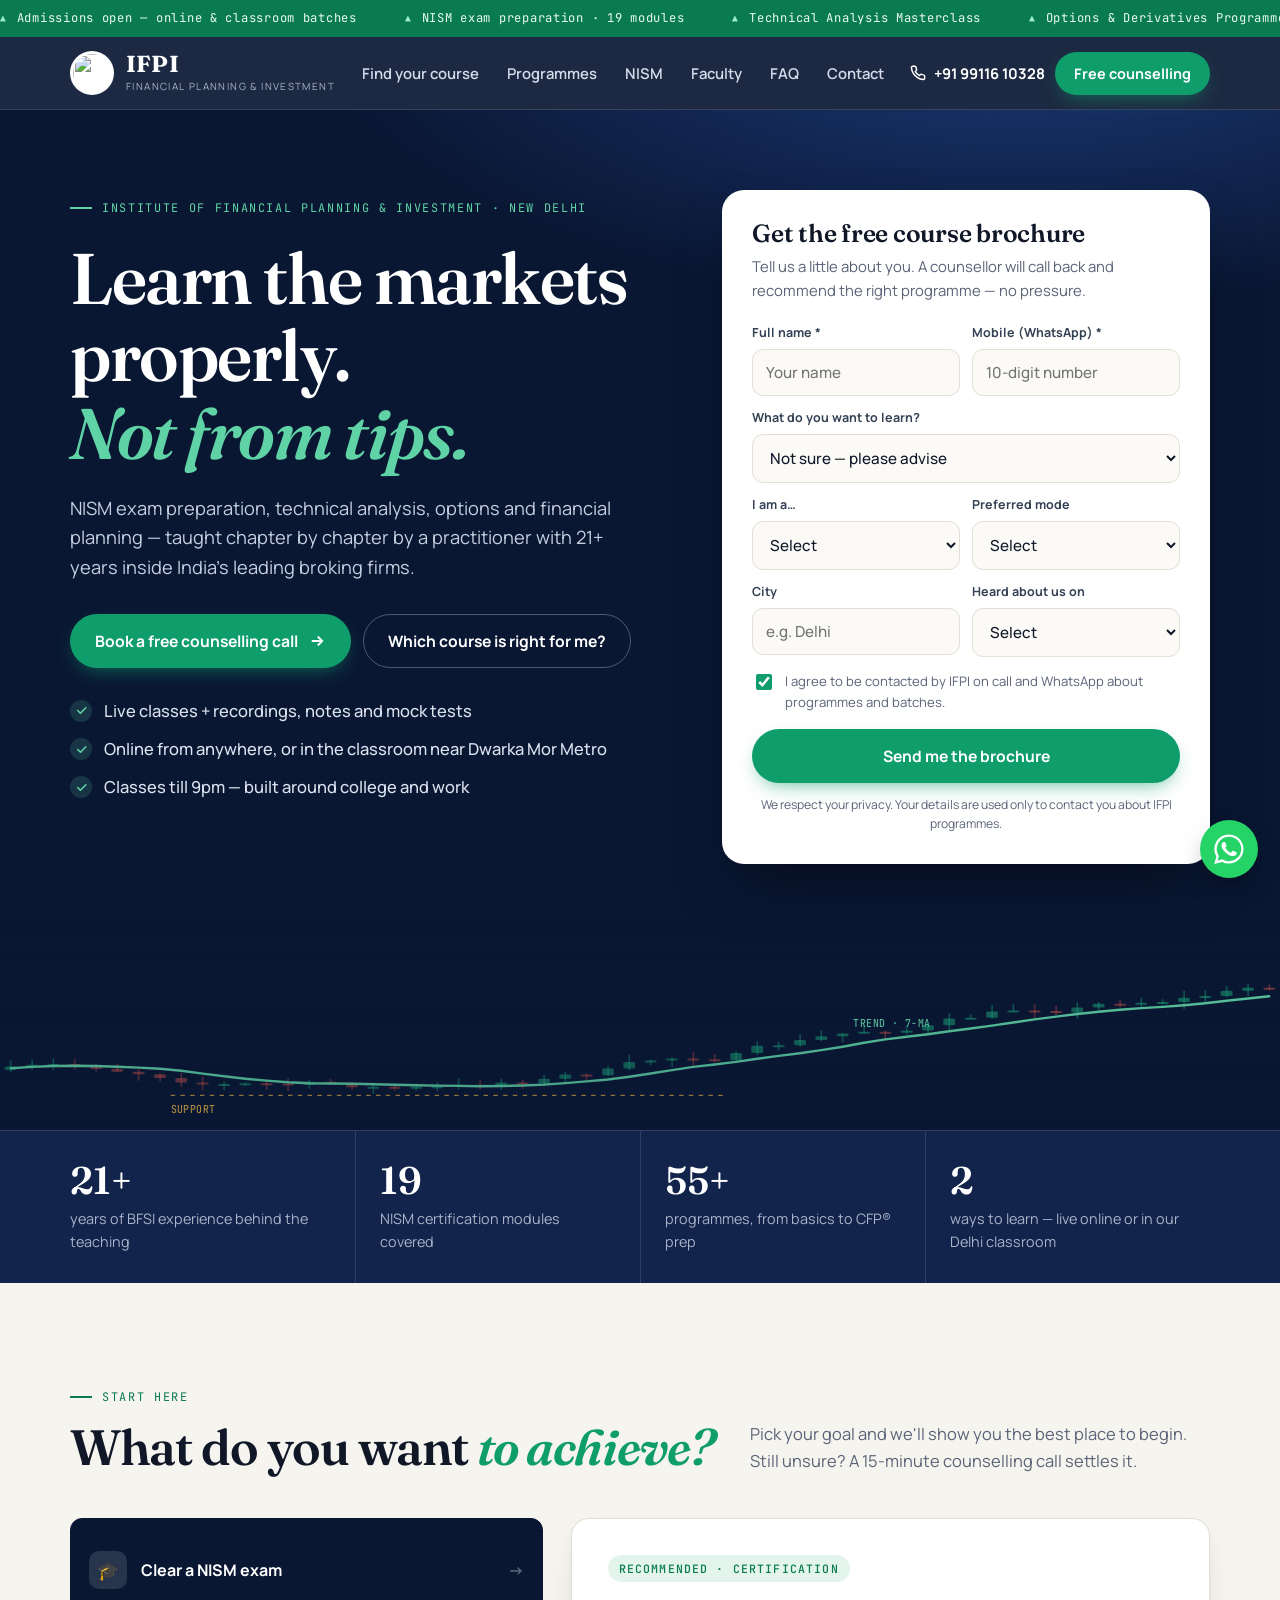
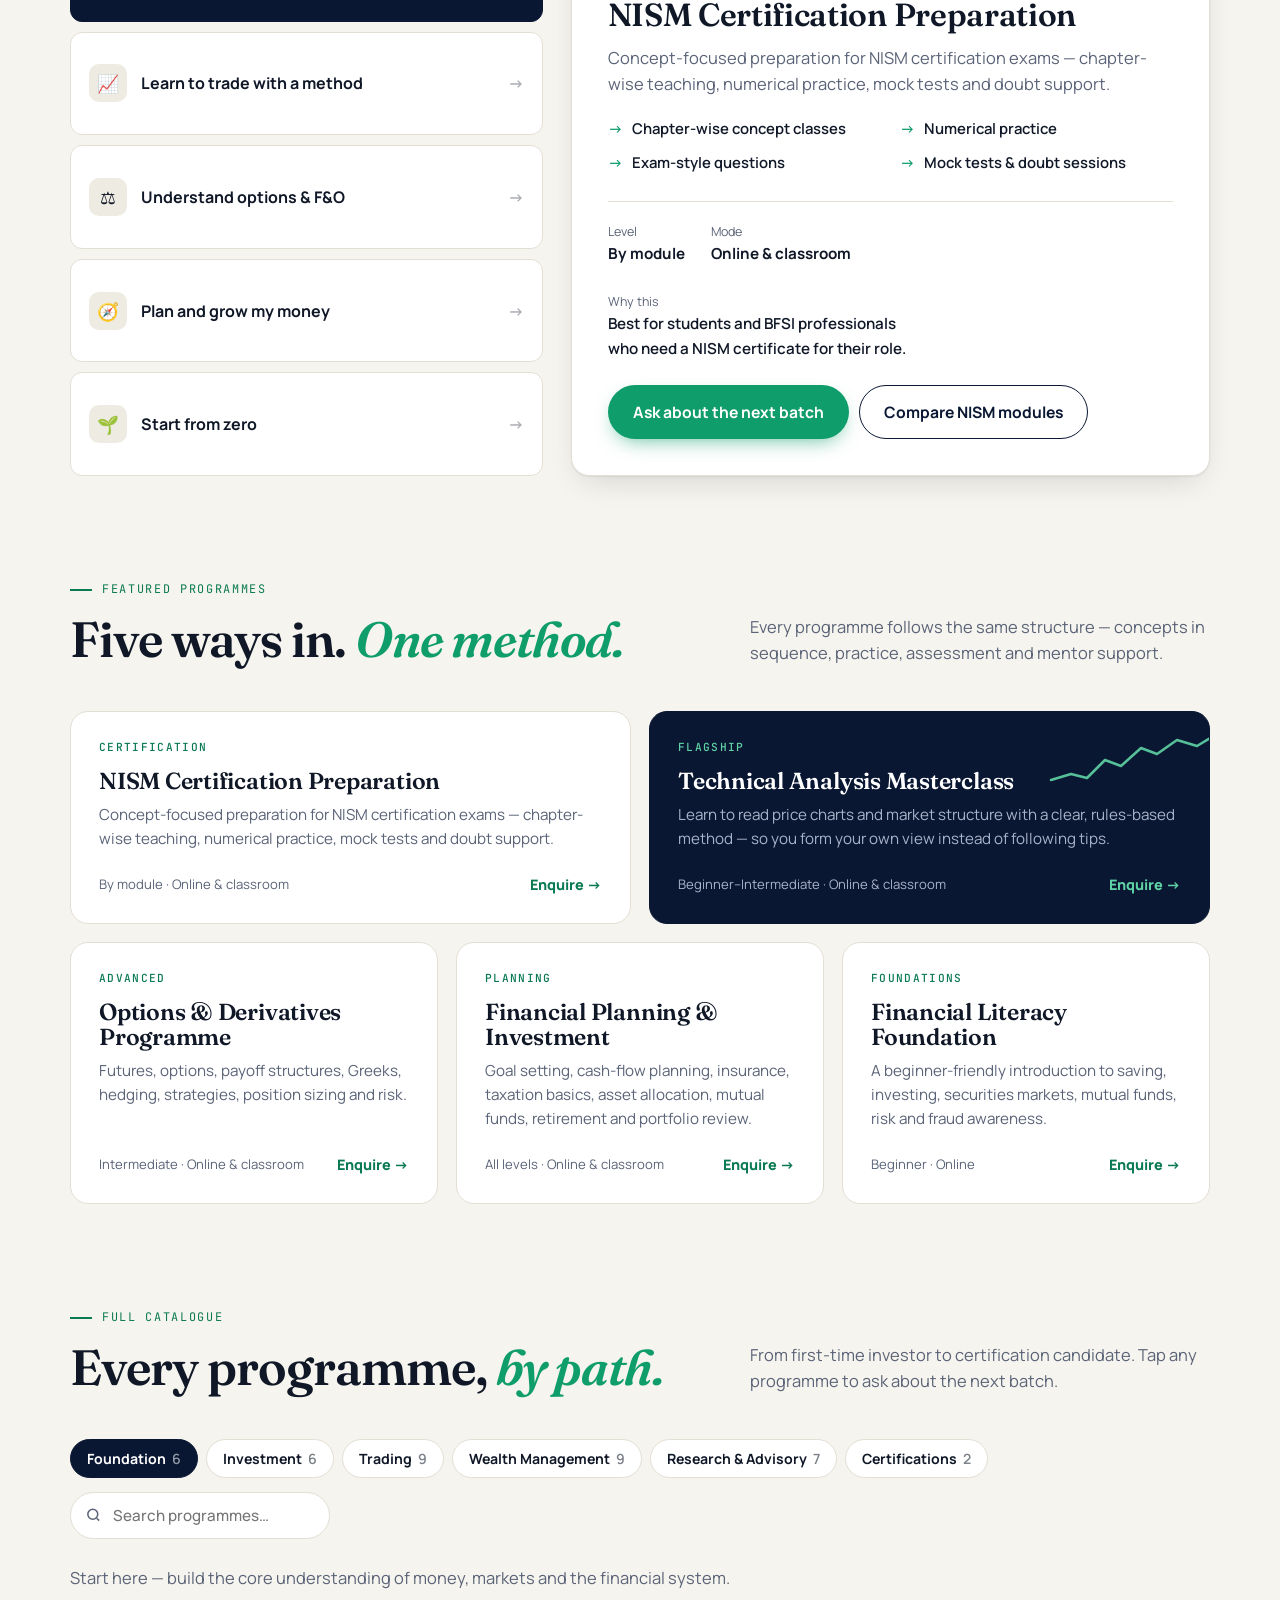
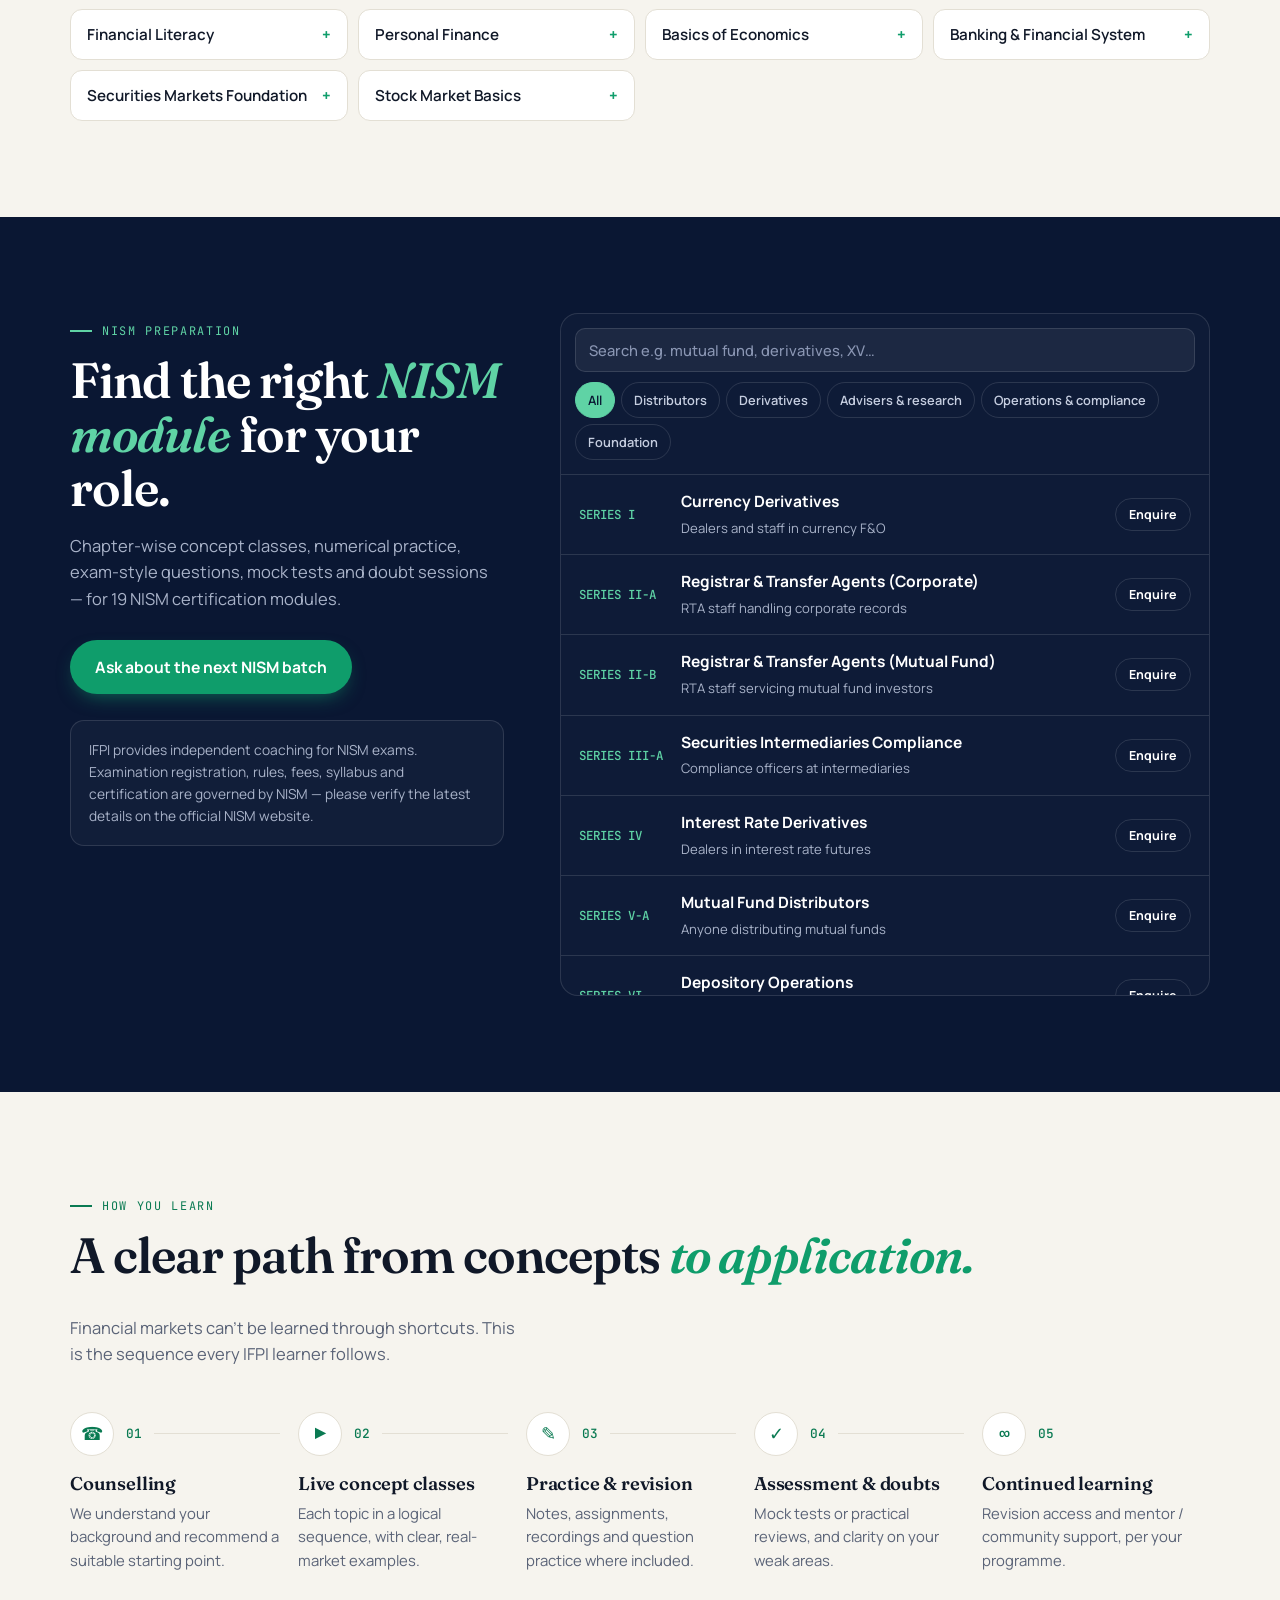
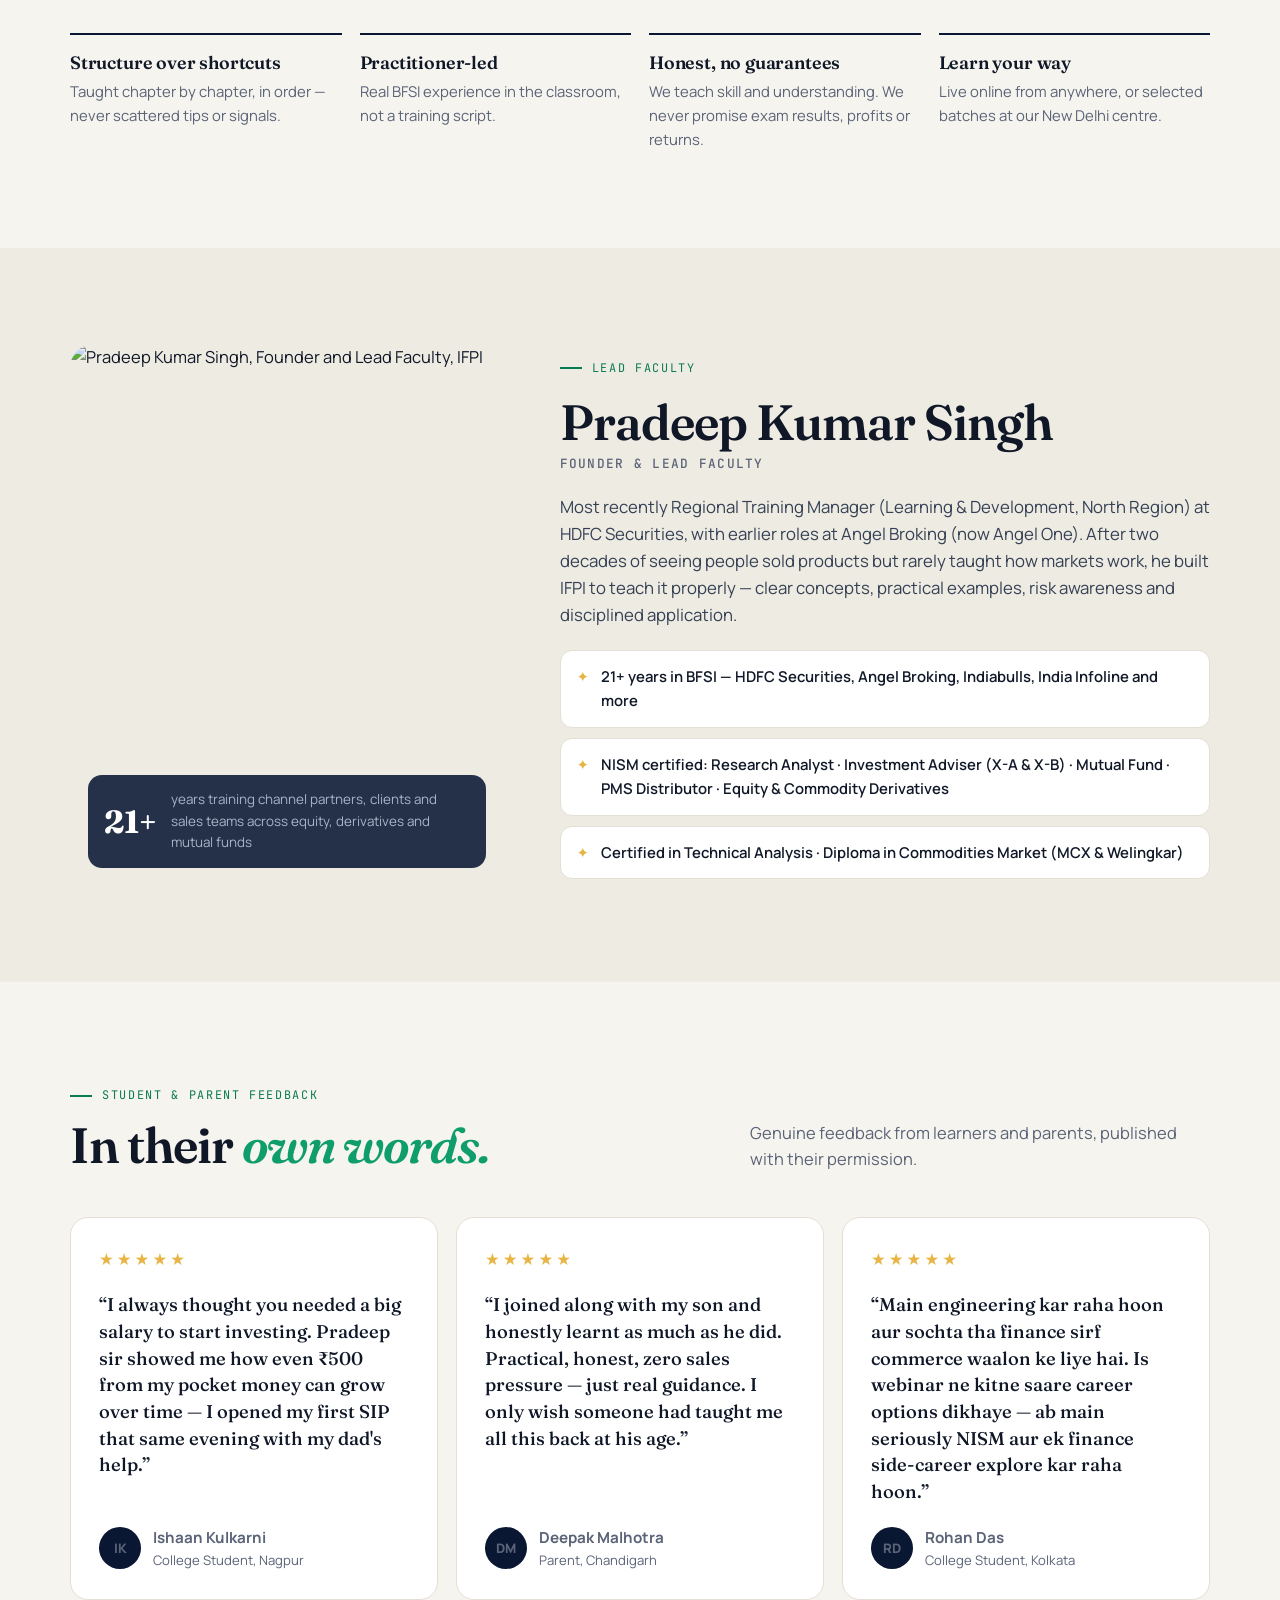
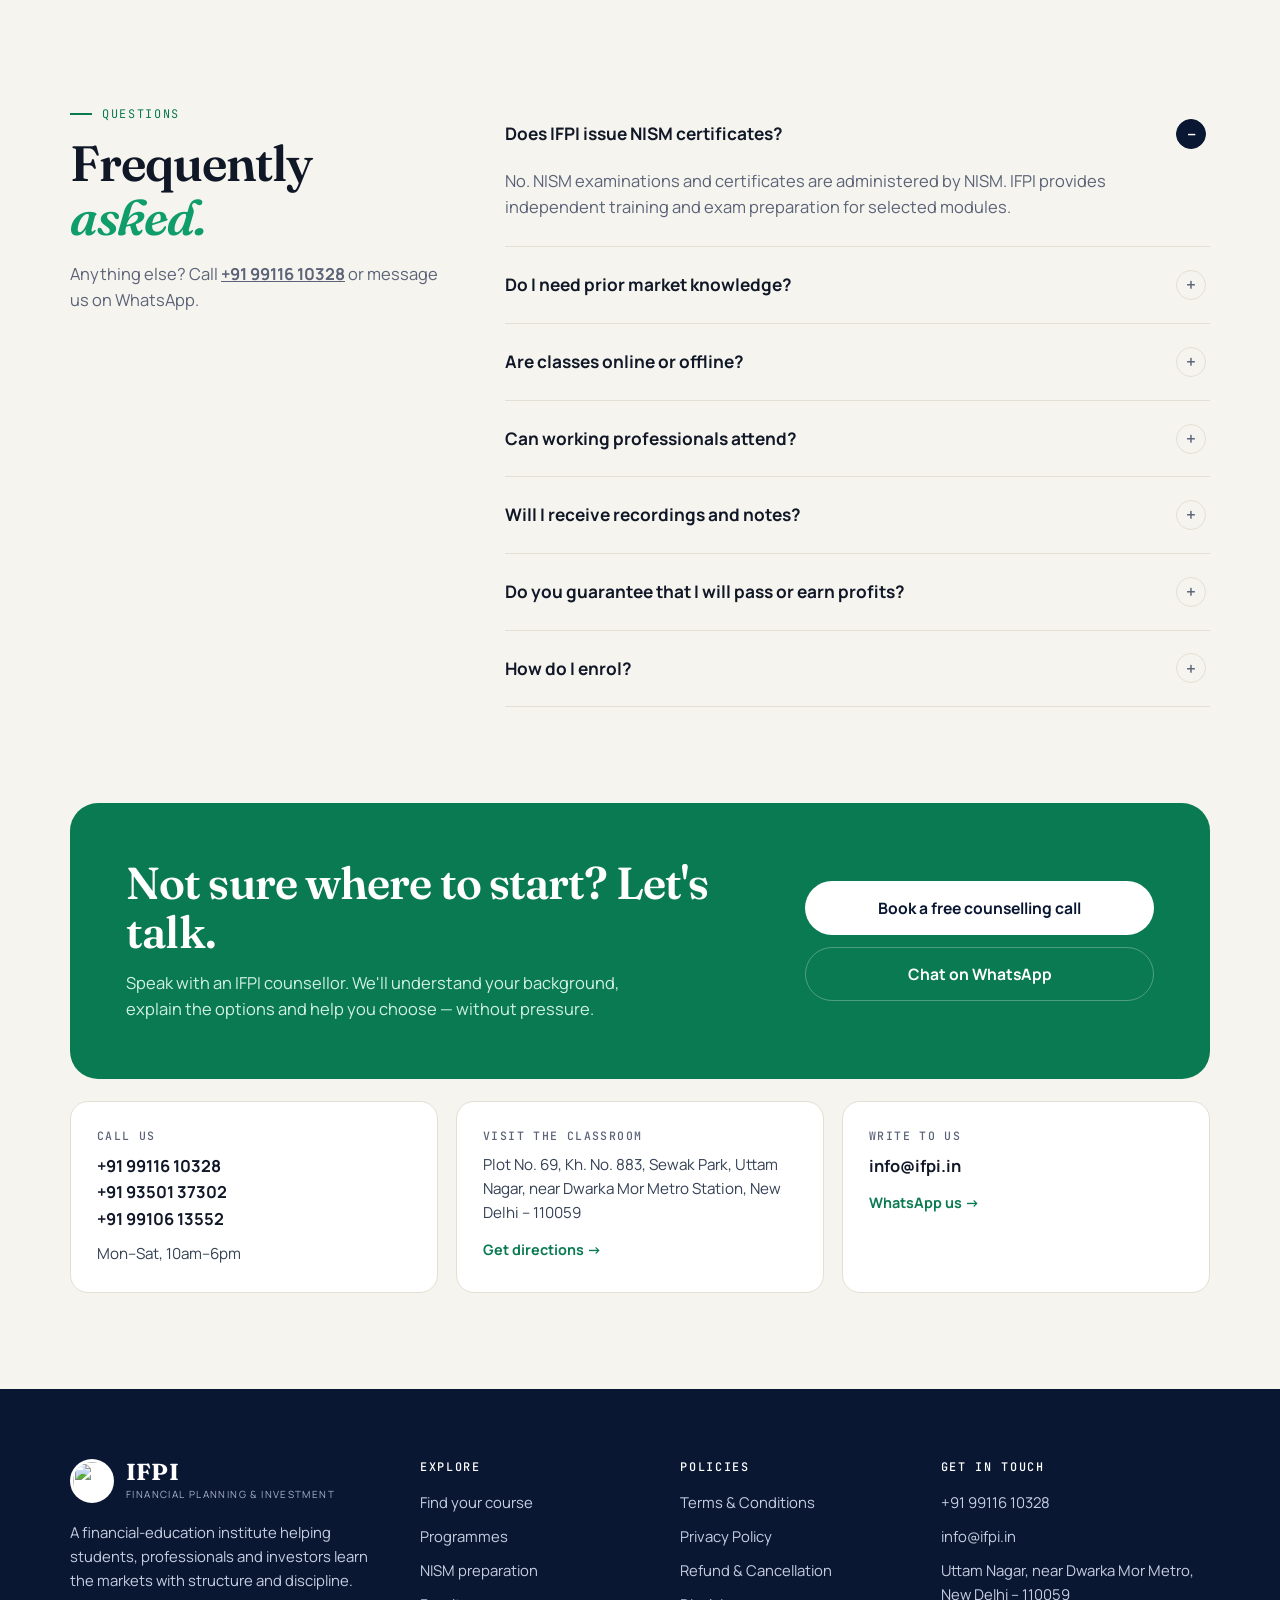
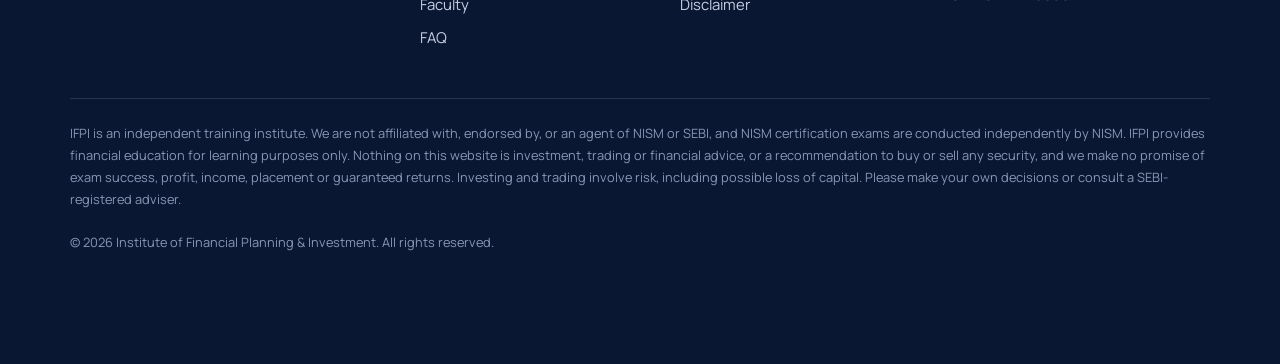
==== index.html @ bf68245a "Add files via upload" ====
<!doctype html>
<html lang="en">
<head>
<meta charset="utf-8">
<meta name="viewport" content="width=device-width, initial-scale=1">
<title>IFPI — Institute of Financial Planning & Investment, New Delhi | NISM, Technical Analysis & Market Courses</title>
<meta name="description" content="Learn financial markets with structure — NISM exam preparation, Technical Analysis, Options & Derivatives, Financial Planning and more. Live online and classroom batches in New Delhi, taught by a 21-year BFSI practitioner.">
<meta property="og:title" content="IFPI — Learn the markets properly, not from tips">
<meta property="og:description" content="NISM preparation, Technical Analysis, Options & Derivatives and Financial Planning. Online & classroom batches in New Delhi.">
<meta name="theme-color" content="#0A1733">
<link rel="icon" href="https://ifpi.in/ifpi-logo.png">
<link rel="preconnect" href="https://fonts.googleapis.com">
<link rel="preconnect" href="https://fonts.gstatic.com" crossorigin>
<link href="https://fonts.googleapis.com/css2?family=Fraunces:opsz,wght@9..144,500;9..144,600;9..144,700&family=Manrope:wght@400;500;600;700;800&family=JetBrains+Mono:wght@500&display=swap" rel="stylesheet">
<style>
:root{
  --ink:#0A1733; --ink-2:#12244C; --ink-3:#1C3263;
  --paper:#F6F4EE; --paper-2:#EEEBE2; --card:#FFFFFF; --line:#E3DFD4; --line-dark:rgba(255,255,255,.12);
  --text:#101828; --muted:#5A6377; --muted-light:#A9B3C9;
  --green:#0F9D6B; --green-deep:#0A7A52; --green-soft:#E3F4EC;
  --gold:#E8B545; --red:#D64B3F;
  --radius:18px; --radius-sm:12px;
  --shadow:0 1px 2px rgba(10,23,51,.06),0 12px 32px -12px rgba(10,23,51,.18);
  --display:"Fraunces",Georgia,serif; --body:"Manrope",system-ui,-apple-system,"Segoe UI",sans-serif; --mono:"JetBrains Mono",ui-monospace,monospace;
  --wrap:1180px;
}
*{box-sizing:border-box}
html{scroll-behavior:smooth;scroll-padding-top:84px}
body{margin:0;font-family:var(--body);color:var(--text);background:var(--paper);font-size:16.5px;line-height:1.6;-webkit-font-smoothing:antialiased}
img{max-width:100%;display:block}
a{color:inherit}
h1,h2,h3{font-family:var(--display);font-weight:600;letter-spacing:-.02em;line-height:1.08;margin:0}
h2{font-size:clamp(2rem,4vw,3.1rem)}
h3{font-size:1.3rem;letter-spacing:-.01em}
p{margin:0}
.wrap{max-width:var(--wrap);margin:0 auto;padding:0 20px}
.eyebrow{font-family:var(--mono);font-size:.74rem;letter-spacing:.14em;text-transform:uppercase;color:var(--green-deep);display:inline-flex;align-items:center;gap:10px}
.eyebrow::before{content:"";width:22px;height:2px;background:currentColor}
.dark .eyebrow{color:#5FD3A5}
em.hl{font-style:italic;color:var(--green)}
.dark em.hl{color:#5FD3A5}
section{padding:96px 0}
.sec-head{display:flex;justify-content:space-between;align-items:end;gap:32px;margin-bottom:44px;flex-wrap:wrap}
.sec-head p{max-width:460px;color:var(--muted)}
.dark{background:var(--ink);color:#fff}
.dark .sec-head p,.dark .muted{color:var(--muted-light)}
.muted{color:var(--muted)}

/* buttons */
.btn{display:inline-flex;align-items:center;justify-content:center;gap:10px;font:700 .98rem var(--body);padding:15px 24px;border-radius:999px;border:1.5px solid transparent;text-decoration:none;cursor:pointer;transition:transform .15s,background .2s,box-shadow .2s;white-space:nowrap}
.btn:hover{transform:translateY(-1px)}
.btn-green{background:var(--green);color:#fff;box-shadow:0 8px 20px -8px rgba(15,157,107,.7)}
.btn-green:hover{background:var(--green-deep)}
.btn-ghost{border-color:rgba(255,255,255,.28);color:#fff}
.btn-ghost:hover{background:rgba(255,255,255,.08)}
.btn-line{border-color:var(--ink);color:var(--ink)}
.btn-line:hover{background:var(--ink);color:#fff}
.btn svg{width:18px;height:18px;flex:none}

/* ticker */
.ticker{background:var(--green-deep);color:#EAFBF3;font-family:var(--mono);font-size:.76rem;letter-spacing:.06em;overflow:hidden;white-space:nowrap}
.ticker-track{display:inline-flex;gap:48px;padding:9px 0;animation:tick 40s linear infinite}
.ticker span{display:inline-flex;align-items:center;gap:10px}
.ticker span::before{content:"▲";color:#9BF0CB;font-size:.6rem}
@keyframes tick{to{transform:translateX(-50%)}}

/* nav */
.nav{position:sticky;top:0;z-index:50;background:rgba(10,23,51,.92);backdrop-filter:blur(12px);-webkit-backdrop-filter:blur(12px);border-bottom:1px solid var(--line-dark)}
.nav .wrap{display:flex;align-items:center;justify-content:space-between;height:72px;gap:24px}
.brand{display:flex;align-items:center;gap:12px;text-decoration:none;color:#fff}
.brand img{width:44px;height:44px;border-radius:50%;background:#fff;padding:3px}
.brand b{font-family:var(--display);font-size:1.45rem;letter-spacing:.01em;display:block;line-height:1}
.brand small{white-space:nowrap;display:block;font-size:.62rem;letter-spacing:.14em;text-transform:uppercase;color:var(--muted-light);margin-top:4px}
.nav-links{display:flex;gap:28px;align-items:center}
.nav-links a{color:#D5DBEA;text-decoration:none;font-weight:600;font-size:.93rem;white-space:nowrap}
.nav-links a:hover{color:#fff}
.nav-cta{display:flex;gap:10px;align-items:center}
.nav-cta .phone{color:#fff;text-decoration:none;font-weight:700;font-size:.92rem;display:flex;gap:8px;align-items:center;white-space:nowrap}
@media (max-width:1240px){.nav-cta .phone{display:none}}
.nav-cta .btn{padding:11px 18px;font-size:.9rem}
.menu-btn{display:none;background:none;border:0;color:#fff;padding:8px;cursor:pointer}
.menu-btn svg{width:26px;height:26px}

/* hero */
.hero{position:relative;background:radial-gradient(1200px 500px at 80% -10%,#1C3A7A 0%,transparent 60%),var(--ink);color:#fff;overflow:hidden;padding:80px 0 0}
.hero .wrap{position:relative;z-index:2;display:grid;grid-template-columns:1.1fr .9fr;gap:56px;align-items:start}
.hero h1{font-size:clamp(2.6rem,5.6vw,4.6rem);margin:22px 0 22px;font-weight:600}
.hero .lead{font-size:1.14rem;color:#C6CEE0;max-width:560px}
.hero-ctas{display:flex;gap:12px;flex-wrap:wrap;margin:32px 0 30px}
.checks{list-style:none;padding:0;margin:0;display:grid;gap:12px}
.checks li{display:flex;gap:12px;align-items:flex-start;color:#DCE2EF;font-weight:500}
.checks li::before{content:"";flex:none;width:22px;height:22px;border-radius:50%;background:rgba(95,211,165,.16) url("data:image/svg+xml,%3Csvg xmlns='http://www.w3.org/2000/svg' viewBox='0 0 24 24' fill='none' stroke='%235FD3A5' stroke-width='3' stroke-linecap='round' stroke-linejoin='round'%3E%3Cpath d='M5 12l5 5L20 7'/%3E%3C/svg%3E") center/13px no-repeat;margin-top:2px}
.chart{position:relative;z-index:1;margin-top:56px;height:210px}
.chart svg{width:100%;height:100%;display:block}
.chart .draw{stroke-dasharray:1600;stroke-dashoffset:1600;animation:draw 2.6s .3s ease-out forwards}
@keyframes draw{to{stroke-dashoffset:0}}
.chart .c{opacity:0;animation:rise .5s ease-out forwards}
@keyframes rise{from{opacity:0;transform:translateY(8px)}to{opacity:1;transform:none}}
.tag{font:500 11px var(--mono);letter-spacing:.08em}

/* form card */
.form-card{background:var(--card);color:var(--text);border-radius:22px;padding:30px;box-shadow:0 30px 60px -20px rgba(0,0,0,.55);position:relative}
.form-card h3{font-size:1.55rem}
.form-card .sub{color:var(--muted);font-size:.93rem;margin:8px 0 20px}
.form-grid{display:grid;grid-template-columns:1fr 1fr;gap:12px}
.field{display:flex;flex-direction:column;gap:6px}
.field.full{grid-column:1/-1}
.field label{font-size:.78rem;font-weight:700;color:#344054}
.field input,.field select{font:500 .95rem var(--body);padding:12px 13px;border:1.5px solid var(--line);border-radius:11px;background:#FBFAF7;color:var(--text);width:100%;min-width:0}
.field input:focus,.field select:focus{outline:none;border-color:var(--green);background:#fff;box-shadow:0 0 0 4px var(--green-soft)}
.consent{display:flex;gap:10px;align-items:flex-start;font-size:.82rem;color:var(--muted);margin:14px 0 16px}
.consent input{margin-top:3px;accent-color:var(--green);width:16px;height:16px;flex:none}
.form-card .btn{width:100%}
.form-note{font-size:.76rem;color:var(--muted);text-align:center;margin-top:12px}
.form-err{color:var(--red);font-size:.85rem;font-weight:600;margin-top:10px}
.hp{position:absolute;left:-9999px;width:1px;height:1px;overflow:hidden}
.success{text-align:center;padding:30px 6px}
.success .tick{width:64px;height:64px;border-radius:50%;background:var(--green-soft);color:var(--green);display:grid;place-items:center;margin:0 auto 18px;font-size:30px;font-weight:800}
.success p{color:var(--muted);margin:10px 0 22px}

/* stats */
.stats{background:var(--ink-2);color:#fff;border-top:1px solid var(--line-dark)}
.stats .wrap{display:grid;grid-template-columns:repeat(4,1fr)}
.stat{padding:30px 24px;border-left:1px solid var(--line-dark)}
.stat:first-child{border-left:0;padding-left:0}
.stat b{font-family:var(--display);font-size:2.4rem;font-weight:600;display:block;line-height:1}
.stat span{color:var(--muted-light);font-size:.9rem;margin-top:8px;display:block}

/* goal finder */
.finder{display:grid;grid-template-columns:.85fr 1.15fr;gap:28px;align-items:stretch}
.goals{display:grid;gap:10px}
.goal{display:flex;align-items:center;gap:14px;text-align:left;background:var(--card);border:1.5px solid var(--line);border-radius:var(--radius-sm);padding:16px 18px;font:700 1rem var(--body);color:var(--text);cursor:pointer;transition:border-color .2s,transform .15s}
.goal:hover{border-color:#BFC6D4}
.goal[aria-selected=true]{border-color:var(--ink);background:var(--ink);color:#fff}
.goal .ico{width:38px;height:38px;border-radius:10px;background:var(--paper-2);display:grid;place-items:center;flex:none;font-size:1.1rem}
.goal[aria-selected=true] .ico{background:rgba(255,255,255,.12)}
.goal .arrow{margin-left:auto;opacity:.35}
.rec{background:var(--card);border:1.5px solid var(--line);border-radius:var(--radius);padding:36px;display:flex;flex-direction:column;box-shadow:var(--shadow)}
.rec .pill{align-self:flex-start;font:500 .72rem var(--mono);letter-spacing:.1em;text-transform:uppercase;background:var(--green-soft);color:var(--green-deep);padding:6px 11px;border-radius:999px}
.rec h3{font-size:2rem;margin:16px 0 12px}
.rec p{color:var(--muted)}
.rec ul{margin:20px 0 26px;padding:0;list-style:none;display:grid;grid-template-columns:1fr 1fr;gap:10px 20px}
.rec li{font-size:.93rem;font-weight:600;display:flex;gap:9px}
.rec li::before{content:"→";color:var(--green)}
.meta{display:flex;gap:26px;flex-wrap:wrap;padding-top:20px;border-top:1px solid var(--line);margin-top:auto}
.meta div{font-size:.78rem;color:var(--muted)}
.meta b{display:block;color:var(--text);font-size:.95rem}
.rec .actions{display:flex;gap:10px;flex-wrap:wrap;margin-top:24px}

/* featured */
.feat{display:grid;grid-template-columns:repeat(6,1fr);gap:18px}
.fcard{grid-column:span 2;background:var(--card);border:1px solid var(--line);border-radius:var(--radius);padding:28px;display:flex;flex-direction:column;transition:transform .2s,box-shadow .2s;position:relative;overflow:hidden}
.fcard:hover{transform:translateY(-3px);box-shadow:var(--shadow)}
.fcard.big{grid-column:span 3}
.fcard.flag{background:var(--ink);color:#fff;border-color:var(--ink)}
.fcard.flag p{color:var(--muted-light)}
.fcard .kind{font:500 .7rem var(--mono);letter-spacing:.12em;color:var(--green-deep);text-transform:uppercase}
.fcard.flag .kind{color:#5FD3A5}
.fcard h3{margin:14px 0 10px;font-size:1.45rem}
.fcard p{color:var(--muted);font-size:.95rem}
.fcard .foot{margin-top:auto;padding-top:22px;display:flex;justify-content:space-between;align-items:center;gap:10px;font-size:.82rem;color:var(--muted)}
.fcard.flag .foot{color:var(--muted-light)}
.fcard .go{white-space:nowrap;font-weight:800;color:var(--green-deep);text-decoration:none;background:none;border:0;font:800 .9rem var(--body);cursor:pointer;padding:0}
.fcard.flag .go{color:#5FD3A5}
.fcard .spark{position:absolute;right:-10px;top:18px;width:170px;opacity:.9}

/* catalogue */
.cat-bar{display:flex;gap:14px;align-items:center;justify-content:space-between;flex-wrap:wrap;margin-bottom:26px}
.tabs{display:flex;gap:8px;flex-wrap:wrap}
.tab{border:1.5px solid var(--line);background:var(--card);border-radius:999px;padding:9px 16px;font:700 .88rem var(--body);cursor:pointer;color:var(--text)}
.tab[aria-selected=true]{background:var(--ink);border-color:var(--ink);color:#fff}
.tab .n{opacity:.55;margin-left:6px;font-weight:600}
.search{position:relative;min-width:260px}
.search input{width:100%;font:500 .95rem var(--body);padding:12px 14px 12px 42px;border:1.5px solid var(--line);border-radius:999px;background:var(--card)}
.search input:focus{outline:none;border-color:var(--ink)}
.search svg{position:absolute;left:15px;top:50%;transform:translateY(-50%);width:17px;color:var(--muted)}
.cat-desc{color:var(--muted);margin-bottom:18px;min-height:1.6em}
.chips{display:grid;grid-template-columns:repeat(auto-fill,minmax(250px,1fr));gap:10px}
.chip{display:flex;justify-content:space-between;align-items:center;gap:12px;background:var(--card);border:1px solid var(--line);border-radius:12px;padding:14px 16px;font-weight:600;font-size:.95rem;cursor:pointer;text-align:left;font-family:var(--body);color:var(--text);transition:border-color .15s}
.chip:hover{border-color:var(--green)}
.chip small{font:500 .66rem var(--mono);letter-spacing:.08em;text-transform:uppercase;color:var(--muted);white-space:nowrap}
.chip .plus{color:var(--green);font-weight:800}
.empty{color:var(--muted);padding:20px 0}

/* NISM */
.nism{display:grid;grid-template-columns:.8fr 1.2fr;gap:56px;align-items:start}
.nism .note{margin-top:26px;padding:18px;border:1px solid var(--line-dark);border-radius:14px;font-size:.86rem;color:var(--muted-light);background:rgba(255,255,255,.03)}
.mods{border:1px solid var(--line-dark);border-radius:var(--radius);overflow:hidden;background:rgba(255,255,255,.02)}
.mods-top{display:flex;gap:10px;padding:14px;border-bottom:1px solid var(--line-dark);flex-wrap:wrap}
.mods-top input{flex:1;min-width:180px;background:rgba(255,255,255,.06);border:1px solid var(--line-dark);border-radius:10px;padding:11px 13px;color:#fff;font:500 .92rem var(--body)}
.mods-top input::placeholder{color:#8A96B3}
.mods-top input:focus{outline:none;border-color:#5FD3A5}
.rolef{display:flex;gap:6px;flex-wrap:wrap}
.rolef button{background:transparent;border:1px solid var(--line-dark);color:#C6CEE0;border-radius:999px;padding:8px 12px;font:600 .8rem var(--body);cursor:pointer}
.rolef button[aria-pressed=true]{background:#5FD3A5;color:var(--ink);border-color:#5FD3A5}
.mod-list{max-height:520px;overflow:auto}
.mod{display:grid;grid-template-columns:86px 1fr auto;gap:16px;align-items:center;padding:14px 18px;border-bottom:1px solid var(--line-dark)}
.mod:last-child{border-bottom:0}
.mod .code{font:500 .78rem var(--mono);color:#5FD3A5}
.mod b{font-weight:700;display:block;font-size:.97rem}
.mod span{font-size:.82rem;color:var(--muted-light)}
.mod button{background:none;border:1px solid var(--line-dark);color:#fff;border-radius:999px;padding:7px 13px;font:700 .78rem var(--body);cursor:pointer;white-space:nowrap}
.mod button:hover{background:#fff;color:var(--ink)}

/* steps */
.steps{display:grid;grid-template-columns:repeat(5,1fr);gap:0;counter-reset:s;position:relative}
.step{padding:0 18px 0 0;position:relative}
.step .num{font:500 .8rem var(--mono);color:var(--green-deep);display:flex;align-items:center;gap:12px;margin-bottom:18px}
.step .num::after{content:"";flex:1;height:1px;background:var(--line)}
.step:last-child .num::after{display:none}
.step .dot{width:44px;height:44px;border-radius:50%;background:var(--card);border:1.5px solid var(--line);display:grid;place-items:center;font-size:1.15rem;flex:none}
.step h3{font-size:1.15rem;margin-bottom:8px}
.step p{color:var(--muted);font-size:.93rem}

/* why */
.why{display:grid;grid-template-columns:repeat(4,1fr);gap:18px;margin-top:60px}
.why div{border-top:2px solid var(--ink);padding-top:18px}
.why h3{font-size:1.12rem;margin-bottom:8px}
.why p{color:var(--muted);font-size:.93rem}

/* faculty */
.fac{display:grid;grid-template-columns:.8fr 1.2fr;gap:56px;align-items:center}
.fac-photo{position:relative;border-radius:24px;overflow:hidden;aspect-ratio:4/5;background:var(--paper-2)}
.fac-photo img{width:100%;height:100%;object-fit:cover}
.fac-photo .badge{position:absolute;left:18px;bottom:18px;right:18px;background:rgba(10,23,51,.88);backdrop-filter:blur(8px);color:#fff;border-radius:14px;padding:14px 16px;display:flex;align-items:center;gap:14px}
.fac-photo .badge b{font-family:var(--display);font-size:2rem;line-height:1}
.fac-photo .badge span{font-size:.84rem;color:var(--muted-light)}
.fac h2{margin:18px 0 6px}
.fac .role{font:500 .8rem var(--mono);letter-spacing:.1em;text-transform:uppercase;color:var(--muted)}
.fac .bio{margin:22px 0;font-size:1.05rem;color:#344054}
.creds{list-style:none;padding:0;margin:0;display:grid;gap:10px}
.creds li{display:flex;gap:12px;padding:14px 16px;background:var(--card);border:1px solid var(--line);border-radius:12px;font-weight:600;font-size:.93rem}
.creds li::before{content:"✦";color:var(--gold)}

/* testimonials */
.quotes{display:grid;grid-template-columns:repeat(3,1fr);gap:18px}
.quote{background:var(--card);border:1px solid var(--line);border-radius:var(--radius);padding:28px;display:flex;flex-direction:column;gap:20px}
.quote .stars{color:var(--gold);letter-spacing:3px}
.quote blockquote{margin:0;font-family:var(--display);font-size:1.15rem;line-height:1.45;font-weight:500}
.quote .who{display:flex;gap:12px;align-items:center;margin-top:auto}
.quote .av{width:42px;height:42px;border-radius:50%;background:var(--ink);color:#fff;display:grid;place-items:center;font-weight:800;font-size:.85rem}
.quote .who b{display:block;font-size:.95rem}
.quote .who span{font-size:.82rem;color:var(--muted)}

/* faq */
.faq-grid{display:grid;grid-template-columns:.7fr 1.3fr;gap:56px}
details{border-bottom:1px solid var(--line);padding:4px 0}
summary{list-style:none;cursor:pointer;padding:20px 40px 20px 0;font-weight:700;font-size:1.08rem;position:relative}
summary::-webkit-details-marker{display:none}
summary::after{content:"+";position:absolute;right:4px;top:50%;transform:translateY(-50%);width:28px;height:28px;border-radius:50%;border:1.5px solid var(--line);display:grid;place-items:center;font-weight:600;color:var(--muted);transition:transform .2s}
details[open] summary::after{content:"–";background:var(--ink);color:#fff;border-color:var(--ink)}
details p{color:var(--muted);padding:0 40px 22px 0}

/* cta + contact */
.cta{background:var(--green-deep);color:#fff;border-radius:28px;padding:56px;display:grid;grid-template-columns:1.3fr .7fr;gap:32px;align-items:center;position:relative;overflow:hidden}
.cta h2{font-size:clamp(2rem,3.6vw,2.8rem)}
.cta p{color:#D2F2E4;margin-top:14px;max-width:520px}
.cta .actions{display:flex;flex-direction:column;gap:12px}
.cta .btn-white{background:#fff;color:var(--ink)}
.contact{display:grid;grid-template-columns:repeat(3,1fr);gap:18px;margin-top:22px}
.ccard{background:var(--card);border:1px solid var(--line);border-radius:var(--radius);padding:26px}
.ccard .k{font:500 .72rem var(--mono);letter-spacing:.12em;text-transform:uppercase;color:var(--muted);margin-bottom:10px}
.ccard a{text-decoration:none;font-weight:700;display:block}
.ccard a:hover{color:var(--green-deep)}
.ccard p{font-size:.95rem;color:#344054}
.ccard .link{margin-top:12px;color:var(--green-deep);font-size:.9rem}

/* footer */
footer{background:var(--ink);color:#C6CEE0;padding:70px 0 110px}
.foot-grid{display:grid;grid-template-columns:1.4fr 1fr 1fr 1.2fr;gap:36px}
footer h4{font:500 .74rem var(--mono);letter-spacing:.14em;text-transform:uppercase;color:#fff;margin:0 0 16px}
footer ul{list-style:none;margin:0;padding:0;display:grid;gap:10px;font-size:.93rem}
footer a{text-decoration:none;color:#C6CEE0;font-size:.93rem}
footer a:hover{color:#fff}
.disclaimer{border-top:1px solid var(--line-dark);margin-top:48px;padding-top:24px;font-size:.8rem;color:#8A96B3;line-height:1.7}

/* floating */
.wa-float{position:fixed;right:22px;bottom:22px;z-index:60;width:58px;height:58px;border-radius:50%;background:#25D366;display:grid;place-items:center;box-shadow:0 12px 28px -8px rgba(0,0,0,.4);transition:transform .2s}
.wa-float:hover{transform:scale(1.06)}
.wa-float svg{width:30px;height:30px;fill:#fff}
.mbar{display:none}

.reveal{opacity:0;transform:translateY(18px);transition:opacity .7s ease,transform .7s ease}
.reveal.in{opacity:1;transform:none}
@media (prefers-reduced-motion:reduce){*{animation:none!important;transition:none!important}.reveal{opacity:1;transform:none}.chart .draw{stroke-dashoffset:0}.chart .c{opacity:1}}

/* responsive */
@media (max-width:1040px){
  .nav-links,.nav-cta .phone{display:none}
  .menu-btn{display:block}
  .hero .wrap,.finder,.nism,.fac,.faq-grid,.cta{grid-template-columns:1fr}
  .feat .fcard,.feat .fcard.big{grid-column:span 3}
  .steps{grid-template-columns:1fr 1fr;gap:34px}
  .why{grid-template-columns:1fr 1fr}
  .quotes{grid-template-columns:1fr}
  .foot-grid{grid-template-columns:1fr 1fr}
  .fac-photo{max-width:420px}
}
@media (max-width:720px){
  body{font-size:16px}
  section{padding:68px 0}
  .wrap{padding:0 16px}
  .hero{padding-top:48px}
  .form-card{padding:22px}
  .form-grid{grid-template-columns:1fr}
  .stats .wrap{grid-template-columns:1fr 1fr}
  .stat{padding:22px 14px;border-left:0;border-top:1px solid var(--line-dark)}
  .stat:first-child{padding-left:14px}
  .stat b{font-size:1.9rem}
  .feat .fcard,.feat .fcard.big{grid-column:1/-1}
  .rec{padding:24px}.rec h3{font-size:1.6rem}.rec ul{grid-template-columns:1fr}
  .steps,.why,.contact{grid-template-columns:1fr}
  .mod{grid-template-columns:1fr auto;gap:6px 12px}
  .mod .code{grid-column:1/-1}
  .cta{padding:32px 22px}
  .foot-grid{grid-template-columns:1fr}
  .search{min-width:0;width:100%}
  .nav-cta .btn{display:none}
  .wa-float{display:none}
  .mbar{display:grid;grid-template-columns:1fr 1fr 1.3fr;gap:8px;position:fixed;left:0;right:0;bottom:0;z-index:60;background:#fff;padding:10px 12px calc(10px + env(safe-area-inset-bottom));border-top:1px solid var(--line);box-shadow:0 -8px 24px -12px rgba(10,23,51,.25)}
  .mbar a{display:flex;align-items:center;justify-content:center;gap:7px;padding:12px 8px;border-radius:12px;font-weight:800;font-size:.88rem;text-decoration:none;border:1.5px solid var(--line);color:var(--ink)}
  .mbar a.pri{background:var(--green);border-color:var(--green);color:#fff}
  .mbar svg{width:17px;height:17px}
}
/* mobile menu */
.mnav{display:none;position:fixed;inset:72px 0 0 0;background:var(--ink);z-index:49;padding:24px 20px;flex-direction:column;gap:6px}
.mnav.open{display:flex}
.mnav a{color:#fff;text-decoration:none;font-family:var(--display);font-size:1.7rem;padding:10px 0;border-bottom:1px solid var(--line-dark)}
.mnav .btn{margin-top:18px;font-family:var(--body);font-size:1rem;border:0}
</style>
</head>
<body>

<div class="ticker" aria-hidden="true"><div class="ticker-track" id="ticker"></div></div>

<header class="nav">
  <div class="wrap">
    <a class="brand" href="#top" aria-label="IFPI home">
      <img src="https://ifpi.in/ifpi-logo.png" alt="" width="44" height="44">
      <span><b>IFPI</b><small>Financial Planning &amp; Investment</small></span>
    </a>
    <nav class="nav-links" aria-label="Main">
      <a href="#start">Find your course</a>
      <a href="#programmes">Programmes</a>
      <a href="#nism">NISM</a>
      <a href="#faculty">Faculty</a>
      <a href="#faq">FAQ</a>
      <a href="#contact">Contact</a>
    </nav>
    <div class="nav-cta">
      <a class="phone" href="tel:+919911610328"><svg width="16" height="16" viewBox="0 0 24 24" fill="none" stroke="currentColor" stroke-width="2.2"><path d="M22 16.9v3a2 2 0 0 1-2.2 2 19.8 19.8 0 0 1-8.6-3.1 19.5 19.5 0 0 1-6-6A19.8 19.8 0 0 1 2.1 4.2 2 2 0 0 1 4.1 2h3a2 2 0 0 1 2 1.7c.1.9.4 1.8.7 2.7a2 2 0 0 1-.5 2.1L8 9.8a16 16 0 0 0 6 6l1.3-1.3a2 2 0 0 1 2.1-.4c.9.3 1.8.6 2.7.7a2 2 0 0 1 1.7 2z"/></svg>+91 99116 10328</a>
      <a class="btn btn-green" href="#enquire">Free counselling</a>
      <button class="menu-btn" id="menuBtn" aria-label="Open menu" aria-expanded="false"><svg viewBox="0 0 24 24" fill="none" stroke="currentColor" stroke-width="2"><path d="M4 7h16M4 12h16M4 17h16"/></svg></button>
    </div>
  </div>
</header>
<nav class="mnav" id="mnav" aria-label="Mobile">
  <a href="#start">Find your course</a><a href="#programmes">Programmes</a><a href="#nism">NISM preparation</a><a href="#faculty">Faculty</a><a href="#faq">FAQ</a><a href="#contact">Contact</a>
  <a class="btn btn-green" href="#enquire">Book free counselling</a>
</nav>

<main id="top">
<!-- HERO -->
<section class="hero dark" style="padding-bottom:0">
  <div class="wrap">
    <div>
      <span class="eyebrow">Institute of Financial Planning &amp; Investment · New Delhi</span>
      <h1>Learn the markets properly. <em class="hl">Not&nbsp;from&nbsp;tips.</em></h1>
      <p class="lead">NISM exam preparation, technical analysis, options and financial planning — taught chapter by chapter by a practitioner with 21+ years inside India's leading broking firms.</p>
      <div class="hero-ctas">
        <a class="btn btn-green" href="#enquire">Book a free counselling call
          <svg viewBox="0 0 24 24" fill="none" stroke="currentColor" stroke-width="2.4"><path d="M5 12h14M13 6l6 6-6 6"/></svg></a>
        <a class="btn btn-ghost" href="#start">Which course is right for me?</a>
      </div>
      <ul class="checks">
        <li>Live classes + recordings, notes and mock tests</li>
        <li>Online from anywhere, or in the classroom near Dwarka Mor Metro</li>
        <li>Classes till 9pm — built around college and work</li>
      </ul>
    </div>

    <div class="form-card" id="enquire">
      <div id="formWrap">
        <h3>Get the free course brochure</h3>
        <p class="sub">Tell us a little about you. A counsellor will call back and recommend the right programme — no pressure.</p>
        <form id="leadForm" novalidate>
          <div class="form-grid">
            <div class="field"><label for="f-name">Full name *</label><input id="f-name" name="name" autocomplete="name" required placeholder="Your name"></div>
            <div class="field"><label for="f-phone">Mobile (WhatsApp) *</label><input id="f-phone" name="phone" type="tel" inputmode="numeric" autocomplete="tel" required placeholder="10-digit number"></div>
            <div class="field full"><label for="f-prog">What do you want to learn?</label>
              <select id="f-prog" name="programme"></select></div>
            <div class="field"><label for="f-who">I am a…</label>
              <select id="f-who" name="status"><option value="">Select</option><option>Student</option><option>Working Professional</option><option>Existing Investor / Trader</option><option>Other</option></select></div>
            <div class="field"><label for="f-mode">Preferred mode</label>
              <select id="f-mode" name="mode"><option value="">Select</option><option>Online</option><option>Classroom (New Delhi)</option><option>Either</option></select></div>
            <div class="field"><label for="f-city">City</label><input id="f-city" name="city" autocomplete="address-level2" placeholder="e.g. Delhi"></div>
            <div class="field"><label for="f-src">Heard about us on</label>
              <select id="f-src" name="source"><option value="">Select</option><option>Google Search</option><option>Instagram</option><option>Facebook</option><option>YouTube</option><option>Referral</option><option>WhatsApp</option><option>Other</option></select></div>
          </div>
          <div class="hp" aria-hidden="true"><label>Leave blank<input name="website" tabindex="-1" autocomplete="off"></label></div>
          <label class="consent"><input type="checkbox" name="consent" checked> I agree to be contacted by IFPI on call and WhatsApp about programmes and batches.</label>
          <button class="btn btn-green" type="submit" id="submitBtn">Send me the brochure</button>
          <div class="form-err" id="formErr" hidden></div>
          <p class="form-note">We respect your privacy. Your details are used only to contact you about IFPI programmes.</p>
        </form>
      </div>
    </div>
  </div>

  <div class="chart" aria-hidden="true">
    <svg viewBox="0 0 1440 210" preserveAspectRatio="none" id="chartSvg"></svg>
  </div>
</section>

<!-- STATS -->
<div class="stats">
  <div class="wrap">
    <div class="stat"><b data-count="21" data-suffix="+">21+</b><span>years of BFSI experience behind the teaching</span></div>
    <div class="stat"><b data-count="19">19</b><span>NISM certification modules covered</span></div>
    <div class="stat"><b data-count="55" data-suffix="+">55+</b><span>programmes, from basics to CFP® prep</span></div>
    <div class="stat"><b>2</b><span>ways to learn — live online or in our Delhi classroom</span></div>
  </div>
</div>

<!-- GOAL FINDER -->
<section id="start">
  <div class="wrap">
    <div class="sec-head reveal">
      <div><span class="eyebrow">Start here</span><h2 style="margin-top:14px">What do you want <em class="hl">to achieve?</em></h2></div>
      <p>Pick your goal and we'll show you the best place to begin. Still unsure? A 15-minute counselling call settles it.</p>
    </div>
    <div class="finder reveal">
      <div class="goals" role="tablist" id="goals"></div>
      <div class="rec" id="rec" role="tabpanel" aria-live="polite"></div>
    </div>
  </div>
</section>

<!-- FEATURED -->
<section id="programmes" style="padding-top:0">
  <div class="wrap">
    <div class="sec-head reveal">
      <div><span class="eyebrow">Featured programmes</span><h2 style="margin-top:14px">Five ways in. <em class="hl">One method.</em></h2></div>
      <p>Every programme follows the same structure — concepts in sequence, practice, assessment and mentor support.</p>
    </div>
    <div class="feat" id="feat"></div>
  </div>
</section>

<!-- CATALOGUE -->
<section style="padding-top:0">
  <div class="wrap">
    <div class="sec-head reveal">
      <div><span class="eyebrow">Full catalogue</span><h2 style="margin-top:14px">Every programme, <em class="hl">by path.</em></h2></div>
      <p>From first-time investor to certification candidate. Tap any programme to ask about the next batch.</p>
    </div>
    <div class="cat-bar reveal">
      <div class="tabs" role="tablist" id="tabs"></div>
      <label class="search"><svg viewBox="0 0 24 24" fill="none" stroke="currentColor" stroke-width="2.2"><circle cx="11" cy="11" r="7"/><path d="M20 20l-3.5-3.5"/></svg>
        <input id="catSearch" type="search" placeholder="Search programmes…" aria-label="Search programmes"></label>
    </div>
    <p class="cat-desc" id="catDesc"></p>
    <div class="chips" id="chips"></div>
  </div>
</section>

<!-- NISM -->
<section class="dark" id="nism">
  <div class="wrap nism">
    <div class="reveal">
      <span class="eyebrow">NISM preparation</span>
      <h2 style="margin:14px 0 18px">Find the right <em class="hl">NISM module</em> for your role.</h2>
      <p class="muted">Chapter-wise concept classes, numerical practice, exam-style questions, mock tests and doubt sessions — for 19 NISM certification modules.</p>
      <div class="hero-ctas" style="margin:28px 0 0"><a class="btn btn-green" href="#enquire">Ask about the next NISM batch</a></div>
      <p class="note">IFPI provides independent coaching for NISM exams. Examination registration, rules, fees, syllabus and certification are governed by NISM — please verify the latest details on the official NISM website.</p>
    </div>
    <div class="mods reveal">
      <div class="mods-top">
        <input id="modSearch" type="search" placeholder="Search e.g. mutual fund, derivatives, XV…" aria-label="Search NISM modules">
        <div class="rolef" id="rolef"></div>
      </div>
      <div class="mod-list" id="modList"></div>
    </div>
  </div>
</section>

<!-- HOW -->
<section id="how">
  <div class="wrap">
    <div class="sec-head reveal">
      <div><span class="eyebrow">How you learn</span><h2 style="margin-top:14px">A clear path from concepts <em class="hl">to application.</em></h2></div>
      <p>Financial markets can't be learned through shortcuts. This is the sequence every IFPI learner follows.</p>
    </div>
    <div class="steps reveal">
      <div class="step"><div class="num"><span class="dot">☎</span>01</div><h3>Counselling</h3><p>We understand your background and recommend a suitable starting point.</p></div>
      <div class="step"><div class="num"><span class="dot">▶</span>02</div><h3>Live concept classes</h3><p>Each topic in a logical sequence, with clear, real-market examples.</p></div>
      <div class="step"><div class="num"><span class="dot">✎</span>03</div><h3>Practice &amp; revision</h3><p>Notes, assignments, recordings and question practice where included.</p></div>
      <div class="step"><div class="num"><span class="dot">✓</span>04</div><h3>Assessment &amp; doubts</h3><p>Mock tests or practical reviews, and clarity on your weak areas.</p></div>
      <div class="step"><div class="num"><span class="dot">∞</span>05</div><h3>Continued learning</h3><p>Revision access and mentor / community support, per your programme.</p></div>
    </div>
    <div class="why reveal">
      <div><h3>Structure over shortcuts</h3><p>Taught chapter by chapter, in order — never scattered tips or signals.</p></div>
      <div><h3>Practitioner-led</h3><p>Real BFSI experience in the classroom, not a training script.</p></div>
      <div><h3>Honest, no guarantees</h3><p>We teach skill and understanding. We never promise exam results, profits or returns.</p></div>
      <div><h3>Learn your way</h3><p>Live online from anywhere, or selected batches at our New Delhi centre.</p></div>
    </div>
  </div>
</section>

<!-- FACULTY -->
<section id="faculty" style="background:var(--paper-2)">
  <div class="wrap fac">
    <div class="fac-photo reveal">
      <img src="https://ifpi.in/pradeep-kumar-singh.jpg" alt="Pradeep Kumar Singh, Founder and Lead Faculty, IFPI" loading="lazy">
      <div class="badge"><b>21+</b><span>years training channel partners, clients and sales teams across equity, derivatives and mutual funds</span></div>
    </div>
    <div class="reveal">
      <span class="eyebrow">Lead faculty</span>
      <h2>Pradeep Kumar Singh</h2>
      <p class="role">Founder &amp; Lead Faculty</p>
      <p class="bio">Most recently Regional Training Manager (Learning &amp; Development, North Region) at HDFC Securities, with earlier roles at Angel Broking (now Angel One). After two decades of seeing people sold products but rarely taught how markets work, he built IFPI to teach it properly — clear concepts, practical examples, risk awareness and disciplined application.</p>
      <ul class="creds">
        <li>21+ years in BFSI — HDFC Securities, Angel Broking, Indiabulls, India Infoline and more</li>
        <li>NISM certified: Research Analyst · Investment Adviser (X-A &amp; X-B) · Mutual Fund · PMS Distributor · Equity &amp; Commodity Derivatives</li>
        <li>Certified in Technical Analysis · Diploma in Commodities Market (MCX &amp; Welingkar)</li>
      </ul>
    </div>
  </div>
</section>

<!-- TESTIMONIALS -->
<section id="reviews">
  <div class="wrap">
    <div class="sec-head reveal">
      <div><span class="eyebrow">Student &amp; parent feedback</span><h2 style="margin-top:14px">In their <em class="hl">own words.</em></h2></div>
      <p>Genuine feedback from learners and parents, published with their permission.</p>
    </div>
    <div class="quotes reveal">
      <figure class="quote" style="margin:0"><div class="stars" aria-label="5 out of 5">★★★★★</div>
        <blockquote>“I always thought you needed a big salary to start investing. Pradeep sir showed me how even ₹500 from my pocket money can grow over time — I opened my first SIP that same evening with my dad's help.”</blockquote>
        <figcaption class="who"><span class="av">IK</span><span><b>Ishaan Kulkarni</b><span>College Student, Nagpur</span></span></figcaption></figure>
      <figure class="quote" style="margin:0"><div class="stars" aria-label="5 out of 5">★★★★★</div>
        <blockquote>“I joined along with my son and honestly learnt as much as he did. Practical, honest, zero sales pressure — just real guidance. I only wish someone had taught me all this back at his age.”</blockquote>
        <figcaption class="who"><span class="av">DM</span><span><b>Deepak Malhotra</b><span>Parent, Chandigarh</span></span></figcaption></figure>
      <figure class="quote" style="margin:0"><div class="stars" aria-label="5 out of 5">★★★★★</div>
        <blockquote>“Main engineering kar raha hoon aur sochta tha finance sirf commerce waalon ke liye hai. Is webinar ne kitne saare career options dikhaye — ab main seriously NISM aur ek finance side-career explore kar raha hoon.”</blockquote>
        <figcaption class="who"><span class="av">RD</span><span><b>Rohan Das</b><span>College Student, Kolkata</span></span></figcaption></figure>
    </div>
  </div>
</section>

<!-- FAQ -->
<section id="faq" style="padding-top:0">
  <div class="wrap faq-grid">
    <div class="reveal"><span class="eyebrow">Questions</span><h2 style="margin:14px 0 16px">Frequently <em class="hl">asked.</em></h2><p class="muted">Anything else? Call <a href="tel:+919911610328"><b>+91 99116 10328</b></a> or message us on WhatsApp.</p></div>
    <div class="reveal">
      <details open><summary>Does IFPI issue NISM certificates?</summary><p>No. NISM examinations and certificates are administered by NISM. IFPI provides independent training and exam preparation for selected modules.</p></details>
      <details><summary>Do I need prior market knowledge?</summary><p>Not for beginner programmes. Advanced technical-analysis and derivatives programmes may require basic market knowledge. A counselling call can help identify the right level.</p></details>
      <details><summary>Are classes online or offline?</summary><p>IFPI offers live online classes and selected classroom batches in New Delhi. The available mode is stated for each course and batch.</p></details>
      <details><summary>Can working professionals attend?</summary><p>Yes. Online batches have flexible timings with classes till 9pm, and sessions are recorded so you can revise at your own pace.</p></details>
      <details><summary>Will I receive recordings and notes?</summary><p>Access depends on the programme. Your admission confirmation states the exact recording period, material included and support duration.</p></details>
      <details><summary>Do you guarantee that I will pass or earn profits?</summary><p>No. IFPI provides education, practice and guidance, but does not guarantee examination results, employment, trading profit or investment returns.</p></details>
      <details><summary>How do I enrol?</summary><p>Book a free counselling call using the form above. We'll understand your goal, recommend a programme, and share batch dates and fees.</p></details>
    </div>
  </div>
</section>

<!-- CTA + CONTACT -->
<section id="contact" style="padding-top:0">
  <div class="wrap">
    <div class="cta reveal">
      <div><h2>Not sure where to start? Let's talk.</h2><p>Speak with an IFPI counsellor. We'll understand your background, explain the options and help you choose — without pressure.</p></div>
      <div class="actions">
        <a class="btn btn-white" href="#enquire">Book a free counselling call</a>
        <a class="btn btn-ghost" id="ctaWa" href="#" target="_blank" rel="noopener">Chat on WhatsApp</a>
      </div>
    </div>
    <div class="contact reveal">
      <div class="ccard"><div class="k">Call us</div><a href="tel:+919911610328">+91 99116 10328</a><a href="tel:+919350137302">+91 93501 37302</a><a href="tel:+919910613552">+91 99106 13552</a><p class="muted" style="margin-top:10px">Mon–Sat, 10am–6pm</p></div>
      <div class="ccard"><div class="k">Visit the classroom</div><p>Plot No. 69, Kh. No. 883, Sewak Park, Uttam Nagar, near Dwarka Mor Metro Station, New Delhi – 110059</p><a class="link" href="https://www.google.com/maps/search/?api=1&query=Sewak+Park+Uttam+Nagar+Dwarka+Mor+New+Delhi+110059" target="_blank" rel="noopener">Get directions →</a></div>
      <div class="ccard"><div class="k">Write to us</div><a href="mailto:info@ifpi.in">info@ifpi.in</a><a class="link" id="cardWa" href="#" target="_blank" rel="noopener">WhatsApp us →</a></div>
    </div>
  </div>
</section>
</main>

<footer>
  <div class="wrap">
    <div class="foot-grid">
      <div><a class="brand" href="#top"><img src="https://ifpi.in/ifpi-logo.png" alt="" width="44" height="44"><span><b>IFPI</b><small>Financial Planning &amp; Investment</small></span></a>
        <p style="margin-top:18px;font-size:.93rem;max-width:320px">A financial-education institute helping students, professionals and investors learn the markets with structure and discipline.</p></div>
      <div><h4>Explore</h4><ul><li><a href="#start">Find your course</a></li><li><a href="#programmes">Programmes</a></li><li><a href="#nism">NISM preparation</a></li><li><a href="#faculty">Faculty</a></li><li><a href="#faq">FAQ</a></li></ul></div>
      <div><h4>Policies</h4><ul><li><a href="https://ifpi.in/terms.html">Terms &amp; Conditions</a></li><li><a href="https://ifpi.in/privacy.html">Privacy Policy</a></li><li><a href="https://ifpi.in/refund.html">Refund &amp; Cancellation</a></li><li><a href="https://ifpi.in/disclaimer.html">Disclaimer</a></li></ul></div>
      <div><h4>Get in touch</h4><ul><li><a href="tel:+919911610328">+91 99116 10328</a></li><li><a href="mailto:info@ifpi.in">info@ifpi.in</a></li><li>Uttam Nagar, near Dwarka Mor Metro, New Delhi – 110059</li></ul></div>
    </div>
    <p class="disclaimer">IFPI is an independent training institute. We are not affiliated with, endorsed by, or an agent of NISM or SEBI, and NISM certification exams are conducted independently by NISM. IFPI provides financial education for learning purposes only. Nothing on this website is investment, trading or financial advice, or a recommendation to buy or sell any security, and we make no promise of exam success, profit, income, placement or guaranteed returns. Investing and trading involve risk, including possible loss of capital. Please make your own decisions or consult a SEBI-registered adviser.<br><br>© <span id="yr">2026</span> Institute of Financial Planning &amp; Investment. All rights reserved.</p>
  </div>
</footer>

<a class="wa-float" id="waFloat" href="#" target="_blank" rel="noopener" aria-label="Chat with IFPI on WhatsApp"><svg viewBox="0 0 24 24"><path d="M17.5 14.4c-.3-.1-1.8-.9-2-1-.3-.1-.5-.1-.7.1-.2.3-.8 1-.9 1.2-.2.2-.3.2-.6.1-.3-.1-1.3-.5-2.4-1.5-.9-.8-1.5-1.8-1.7-2.1-.2-.3 0-.5.1-.6l.4-.5c.2-.2.2-.3.3-.5.1-.2 0-.4 0-.5l-.9-2.2c-.2-.6-.5-.5-.7-.5h-.6c-.2 0-.5.1-.8.4-.3.3-1 1-1 2.5s1.1 2.9 1.2 3.1c.1.2 2.1 3.2 5.1 4.5.7.3 1.3.5 1.7.6.7.2 1.4.2 1.9.1.6-.1 1.8-.7 2-1.4.2-.7.2-1.3.2-1.4-.1-.1-.3-.2-.6-.4zM12 21.8c-1.8 0-3.5-.5-5-1.4l-.4-.2-3.7 1 1-3.6-.2-.4A9.8 9.8 0 1 1 12 21.8zm0-21.5A11.7 11.7 0 0 0 1.9 17.9L.2 24l6.3-1.6A11.7 11.7 0 1 0 12 .3z"/></svg></a>

<div class="mbar">
  <a href="tel:+919911610328"><svg viewBox="0 0 24 24" fill="none" stroke="currentColor" stroke-width="2.2"><path d="M22 16.9v3a2 2 0 0 1-2.2 2 19.8 19.8 0 0 1-8.6-3.1 19.5 19.5 0 0 1-6-6A19.8 19.8 0 0 1 2.1 4.2 2 2 0 0 1 4.1 2h3a2 2 0 0 1 2 1.7c.1.9.4 1.8.7 2.7a2 2 0 0 1-.5 2.1L8 9.8a16 16 0 0 0 6 6l1.3-1.3a2 2 0 0 1 2.1-.4c.9.3 1.8.6 2.7.7a2 2 0 0 1 1.7 2z"/></svg>Call</a>
  <a id="mbarWa" href="#" target="_blank" rel="noopener">WhatsApp</a>
  <a class="pri" href="#enquire">Enquire now</a>
</div>

<script>
/* ============================================================
   SETTINGS — the only part you may need to edit.
   Paste the same Supabase values used in the IFPI CRM (js/config.js)
   and every enquiry from this form lands in the CRM as a new lead.
   Until then, the form opens WhatsApp with the details filled in.
   ============================================================ */
const SITE = {
  CRM_SUPABASE_URL: "",   // e.g. "https://abcdxyz.supabase.co"
  CRM_ANON_KEY: "",       // the "anon public" key
  WHATSAPP: "919910613552",
};
</script>
<script>
(() => {
const $ = s => document.querySelector(s), $$ = s => [...document.querySelectorAll(s)];
const esc = s => String(s).replace(/[&<>"']/g, c => ({"&":"&amp;","<":"&lt;",">":"&gt;",'"':"&quot;","'":"&#39;"}[c]));
const wa = text => `https://wa.me/${SITE.WHATSAPP}?text=${encodeURIComponent(text)}`;
const waHello = wa("Hi IFPI, I'd like to know about your courses and upcoming batches.");
["#waFloat","#ctaWa","#cardWa","#mbarWa"].forEach(id => $(id).href = waHello);
$("#yr").textContent = new Date().getFullYear();

/* ticker */
const tick = ["Admissions open — online & classroom batches","NISM exam preparation · 19 modules","Technical Analysis Masterclass","Options & Derivatives Programme","Classes till 9pm","Near Dwarka Mor Metro, New Delhi","Free counselling call — no pressure"];
$("#ticker").innerHTML = [...tick, ...tick].map(t => `<span>${esc(t)}</span>`).join("");

/* mobile menu */
const mb = $("#menuBtn"), mn = $("#mnav");
mb.addEventListener("click", () => { const o = mn.classList.toggle("open"); mb.setAttribute("aria-expanded", o); document.body.style.overflow = o ? "hidden" : ""; });
mn.addEventListener("click", e => { if (e.target.closest("a")) { mn.classList.remove("open"); mb.setAttribute("aria-expanded", false); document.body.style.overflow = ""; } });

/* ---------------- data ---------------- */
const PROGRAMMES = [
  { id:"nism", code:"", name:"NISM Certification Preparation", kind:"Certification", level:"By module", mode:"Online & classroom",
    desc:"Concept-focused preparation for NISM certification exams — chapter-wise teaching, numerical practice, mock tests and doubt support.",
    learn:["Chapter-wise concept classes","Numerical practice","Exam-style questions","Mock tests & doubt sessions"] },
  { id:"ta", code:"TA", name:"Technical Analysis Masterclass", kind:"Flagship", level:"Beginner–Intermediate", mode:"Online & classroom",
    desc:"Learn to read price charts and market structure with a clear, rules-based method — so you form your own view instead of following tips.",
    learn:["Trends, phases & timeframes","Candlesticks & chart patterns","Support, resistance & key zones","RSI, MACD, moving averages & volume","Risk, position sizing & stop-losses","A tested, rules-based trading plan"] },
  { id:"opt", code:"OPT", name:"Options & Derivatives Programme", kind:"Advanced", level:"Intermediate", mode:"Online & classroom",
    desc:"Futures, options, payoff structures, Greeks, hedging, strategies, position sizing and risk.",
    learn:["Futures & options basics","Payoff structures","The Greeks","Hedging & strategies","Position sizing","Risk management"] },
  { id:"fpi", code:"FPI", name:"Financial Planning & Investment", kind:"Planning", level:"All levels", mode:"Online & classroom",
    desc:"Goal setting, cash-flow planning, insurance, taxation basics, asset allocation, mutual funds, retirement and portfolio review.",
    learn:["Goal setting & cash flow","Insurance & tax basics","Asset allocation","Mutual funds","Retirement planning","Portfolio review"] },
  { id:"flf", code:"FLF", name:"Financial Literacy Foundation", kind:"Foundations", level:"Beginner", mode:"Online",
    desc:"A beginner-friendly introduction to saving, investing, securities markets, mutual funds, risk and fraud awareness.",
    learn:["Saving & budgeting","How investing works","Securities markets","Mutual funds","Risk basics","Fraud awareness"] },
];
const GOALS = [
  { ico:"🎓", label:"Clear a NISM exam", prog:"nism", why:"Best for students and BFSI professionals who need a NISM certificate for their role." },
  { ico:"📈", label:"Learn to trade with a method", prog:"ta", why:"Our flagship. Best if you know the basics and want a disciplined, rules-based process." },
  { ico:"⚖️", label:"Understand options & F&O", prog:"opt", why:"Best if you already read charts and want to add derivatives — with risk front and centre." },
  { ico:"🧭", label:"Plan and grow my money", prog:"fpi", why:"Best for anyone who wants a long-term plan — goals, tax basics, funds and retirement." },
  { ico:"🌱", label:"Start from zero", prog:"flf", why:"Best for complete beginners, students and parents. No market knowledge needed." },
];
const CATALOGUE = [
  { k:"Foundation", d:"Start here — build the core understanding of money, markets and the financial system.",
    items:["Financial Literacy","Personal Finance","Basics of Economics","Banking & Financial System","Securities Markets Foundation","Stock Market Basics"] },
  { k:"Investment", d:"Learn to invest with method — analysis, styles and portfolio thinking.",
    items:["Equity Investing","Fundamental Analysis","Value Investing","Growth Investing","Dividend Investing","Portfolio Investing"] },
  { k:"Trading", d:"Read the markets and trade with discipline across timeframes and instruments.",
    items:["Technical Analysis","Price Action Trading","Swing Trading","Intraday Trading","Positional Trading","Options Trading","Futures Trading","Commodity Trading","Currency Trading"] },
  { k:"Wealth Management", d:"Plan and manage money for the long term — from funds to full financial planning.",
    items:["Mutual Funds","Exchange Traded Funds (ETF)","Portfolio Management","Asset Allocation","Retirement Planning","Financial Planning","Wealth Management","Estate Planning","Tax Planning"] },
  { k:"Research & Advisory", d:"Go deeper — research, valuation, modelling and advisory skills.",
    items:["Equity Research","Investment Advisory","Financial Modelling","Company Valuation","Behavioural Finance","Fixed Income Securities","Alternative Investments (AIF, REITs, InvITs)"] },
  { k:"Certifications", d:"Structured preparation for professional certifications — concept classes, practice questions and mock tests.",
    items:["NISM Certification Programs","CFP® (Certified Financial Planner) Preparation"] },
];
const ROLES = { dist:"Distributors", deriv:"Derivatives", adv:"Advisers & research", ops:"Operations & compliance", fnd:"Foundation" };
const NISM = [
  ["I","Currency Derivatives","deriv","Dealers and staff in currency F&O"],
  ["II-A","Registrar & Transfer Agents (Corporate)","ops","RTA staff handling corporate records"],
  ["II-B","Registrar & Transfer Agents (Mutual Fund)","ops","RTA staff servicing mutual fund investors"],
  ["III-A","Securities Intermediaries Compliance","ops","Compliance officers at intermediaries"],
  ["IV","Interest Rate Derivatives","deriv","Dealers in interest rate futures"],
  ["V-A","Mutual Fund Distributors","dist","Anyone distributing mutual funds"],
  ["VI","Depository Operations","ops","DP operations staff"],
  ["VII","Securities Operations & Risk Management (SORM)","ops","Back-office and risk teams at brokers"],
  ["VIII","Equity Derivatives","deriv","Equity F&O dealers and traders"],
  ["X-A","Investment Adviser Level 1","adv","Aspiring registered investment advisers"],
  ["X-B","Investment Adviser Level 2","adv","Investment advisers — second level"],
  ["XII","Securities Markets Foundation","fnd","Beginners and students entering BFSI"],
  ["XIII","Common Derivatives","deriv","Dealers across equity, currency and IRF"],
  ["XV","Research Analyst","adv","Aspiring research analysts"],
  ["XVI","Commodity Derivatives","deriv","Commodity market dealers"],
  ["XVII","Retirement Adviser","adv","Advisers focused on retirement planning"],
  ["XIX-A","Alternative Investment Fund Managers","adv","AIF investment team members"],
  ["XXI-A","Portfolio Managers Distributors","dist","Distributors of PMS products"],
  ["XXI-B","Portfolio Managers","adv","Portfolio management professionals"],
];
const byId = id => PROGRAMMES.find(p => p.id === id);

/* form programme select */
const FORM_OPTS = [["","Not sure — please advise"],["NISM Certification Preparation"],["Technical Analysis Masterclass"],["Options & Derivatives"],["Financial Planning & Investment"],["Financial Literacy Foundation"],["Algo Trading"],["Forex Trading"],["Crypto Trading"],["CFP® Preparation"]];
const sel = $("#f-prog");
function setProgramme(label) {
  if (![...sel.options].some(o => o.value === label)) sel.add(new Option(label, label), sel.options[1]);
  sel.value = label;
}
FORM_OPTS.forEach(([v, l]) => sel.add(new Option(l || v, v)));
function enquire(label) {
  if ($("#leadForm")) setProgramme(label);
  $("#enquire").scrollIntoView({ behavior: "smooth", block: "center" });
  setTimeout(() => $("#f-name")?.focus({ preventScroll: true }), 600);
}
document.addEventListener("click", e => { const b = e.target.closest("[data-enquire]"); if (b) { e.preventDefault(); enquire(b.dataset.enquire); } });

/* goal finder */
const goalsEl = $("#goals");
goalsEl.innerHTML = GOALS.map((g, i) => `<button class="goal" role="tab" aria-selected="${i === 0}" data-i="${i}"><span class="ico">${g.ico}</span>${esc(g.label)}<span class="arrow">→</span></button>`).join("");
function showGoal(i) {
  const g = GOALS[i], p = byId(g.prog);
  $$(".goal").forEach(b => b.setAttribute("aria-selected", b.dataset.i == i));
  const label = p.id === "nism" ? "NISM Certification Preparation" : p.id === "opt" ? "Options & Derivatives" : p.name;
  $("#rec").innerHTML = `<span class="pill">Recommended · ${esc(p.kind)}</span><h3>${esc(p.name)}</h3><p>${esc(p.desc)}</p>
    <ul>${p.learn.map(l => `<li>${esc(l)}</li>`).join("")}</ul>
    <div class="meta"><div>Level<b>${esc(p.level)}</b></div><div>Mode<b>${esc(p.mode)}</b></div><div>Why this<b style="font-weight:600;max-width:320px">${esc(g.why)}</b></div></div>
    <div class="actions"><button class="btn btn-green" data-enquire="${esc(label)}">Ask about the next batch</button>${p.id === "nism" ? `<a class="btn btn-line" href="#nism">Compare NISM modules</a>` : `<a class="btn btn-line" href="#programmes">See all programmes</a>`}</div>`;
}
goalsEl.addEventListener("click", e => { const b = e.target.closest(".goal"); if (b) showGoal(+b.dataset.i); });
showGoal(0);

/* featured */
const spark = `<svg class="spark" viewBox="0 0 170 60" fill="none"><path d="M2 50 L22 44 L38 48 L56 30 L72 36 L92 18 L108 24 L128 10 L148 16 L168 4" stroke="#5FD3A5" stroke-width="2.5" stroke-linecap="round" stroke-linejoin="round"/></svg>`;
$("#feat").innerHTML = PROGRAMMES.map((p, i) => {
  const label = p.id === "nism" ? "NISM Certification Preparation" : p.id === "opt" ? "Options & Derivatives" : p.name;
  const cls = i === 1 ? "fcard big flag" : i === 0 ? "fcard big" : "fcard";
  return `<article class="${cls} reveal">${i === 1 ? spark : ""}<span class="kind">${esc(p.kind)}</span><h3>${esc(p.name)}</h3><p>${esc(p.desc)}</p>
    <div class="foot"><span>${esc(p.level)} · ${esc(p.mode)}</span><button class="go" data-enquire="${esc(label)}">Enquire →</button></div></article>`;
}).join("");

/* catalogue */
let tab = 0;
const total = CATALOGUE.reduce((n, c) => n + c.items.length, 0);
$("#tabs").innerHTML = CATALOGUE.map((c, i) => `<button class="tab" role="tab" aria-selected="${i === 0}" data-i="${i}">${esc(c.k)}<span class="n">${c.items.length}</span></button>`).join("");
function renderCat() {
  const q = $("#catSearch").value.trim().toLowerCase();
  let list;
  if (q) {
    list = CATALOGUE.flatMap(c => c.items.map(it => [it, c.k])).filter(([it, k]) => (it + " " + k).toLowerCase().includes(q));
    $("#catDesc").textContent = `${list.length} of ${total} programmes match “${$("#catSearch").value.trim()}”`;
  } else {
    const c = CATALOGUE[tab]; list = c.items.map(it => [it, c.k]); $("#catDesc").textContent = c.d;
  }
  $$(".tab").forEach(b => b.setAttribute("aria-selected", !q && b.dataset.i == tab));
  $("#chips").innerHTML = list.length ? list.map(([it, k]) => it === "NISM Certification Programs"
      ? `<a class="chip" href="#nism">${esc(it)}<small>19 modules →</small></a>`
      : `<button class="chip" data-enquire="${esc(it)}"><span>${esc(it)}</span>${q ? `<small>${esc(k)}</small>` : `<span class="plus">+</span>`}</button>`).join("")
    : `<p class="empty">No programme matches that. <a href="#enquire">Ask us</a> — we'll point you to the closest one.</p>`;
}
$("#tabs").addEventListener("click", e => { const b = e.target.closest(".tab"); if (!b) return; tab = +b.dataset.i; $("#catSearch").value = ""; renderCat(); });
$("#catSearch").addEventListener("input", renderCat);
renderCat();

/* NISM */
let role = "";
$("#rolef").innerHTML = `<button aria-pressed="true" data-r="">All</button>` + Object.entries(ROLES).map(([k, v]) => `<button aria-pressed="false" data-r="${k}">${esc(v)}</button>`).join("");
function renderMods() {
  const q = $("#modSearch").value.trim().toLowerCase();
  const list = NISM.filter(([c, n, r, w]) => (!role || r === role) && (!q || `series ${c} ${n} ${w} ${ROLES[r]}`.toLowerCase().includes(q)));
  $("#modList").innerHTML = list.length ? list.map(([c, n, r, w]) => `<div class="mod"><span class="code">SERIES ${esc(c)}</span><div><b>${esc(n)}</b><span>${esc(w)}</span></div><button data-enquire="NISM Series ${esc(c)} – ${esc(n)}">Enquire</button></div>`).join("")
    : `<p class="mod" style="display:block;color:#A9B3C9">No module matches. Try “derivatives” or “mutual fund”.</p>`;
}
$("#rolef").addEventListener("click", e => { const b = e.target.closest("button"); if (!b) return; role = b.dataset.r; $$("#rolef button").forEach(x => x.setAttribute("aria-pressed", x === b)); renderMods(); });
$("#modSearch").addEventListener("input", renderMods);
renderMods();

/* hero chart: candles drawn with a seeded random walk + trend line + annotations */
(function chart() {
  const svg = $("#chartSvg"), W = 1440, H = 210, n = 60, step = W / n;
  let s = 7; const rnd = () => (s = (s * 16807) % 2147483647) / 2147483647;
  let price = 150, pts = [], out = "";
  for (let i = 0; i < n; i++) {
    const drift = i < 22 ? -0.4 : 1.25;
    const o = price, c = o - drift * 2.2 + (rnd() - 0.5) * 9;
    const hi = Math.min(o, c) - rnd() * 7, lo = Math.max(o, c) + rnd() * 7;
    price = Math.max(28, Math.min(185, c));
    const x = i * step + step / 2, up = c < o, col = up ? "#1DBE85" : "#E0574B";
    out += `<g class="c" style="animation-delay:${(i * 0.025).toFixed(3)}s"><line x1="${x}" x2="${x}" y1="${hi}" y2="${lo}" stroke="${col}" stroke-width="1.4" opacity=".55"/><rect x="${x - step * 0.28}" y="${Math.min(o, c)}" width="${step * 0.56}" height="${Math.max(2, Math.abs(c - o))}" fill="${col}" opacity=".5" rx="1.5"/></g>`;
    pts.push([x, (o + c) / 2]);
  }
  let ma = [];
  for (let i = 0; i < n; i++) { const w = pts.slice(Math.max(0, i - 6), i + 1); ma.push([pts[i][0], w.reduce((a, p) => a + p[1], 0) / w.length]); }
  const path = "M" + ma.map(p => p.map(v => v.toFixed(1)).join(" ")).join(" L");
  const sup = Math.max(...pts.slice(12, 26).map(p => p[1])) + 8;
  svg.innerHTML = `<defs><linearGradient id="fade" x1="0" x2="0" y1="0" y2="1"><stop offset="0" stop-color="#0A1733" stop-opacity="0"/><stop offset="1" stop-color="#0A1733" stop-opacity=".9"/></linearGradient></defs>
    <line x1="${step*8}" x2="${step*34}" y1="${sup}" y2="${sup}" stroke="#E8B545" stroke-width="1.2" stroke-dasharray="5 6" opacity=".8"/>
    <text class="tag" x="${step*8}" y="${sup + 18}" fill="#E8B545">SUPPORT</text>
    ${out}
    <path class="draw" d="${path}" stroke="#5FD3A5" stroke-width="2.4" fill="none" stroke-linecap="round"/>
    <text class="tag" x="${step*40}" y="${ma[40][1] - 16}" fill="#5FD3A5">TREND · 7-MA</text>
    <rect x="0" y="0" width="${W}" height="${H}" fill="url(#fade)" opacity=".35"/>`;
})();

/* reveal + counters */
const io = new IntersectionObserver(es => es.forEach(e => { if (e.isIntersecting) { e.target.classList.add("in"); io.unobserve(e.target); } }), { threshold: .12 });
$$(".reveal").forEach(el => io.observe(el));
const co = new IntersectionObserver(es => es.forEach(e => {
  if (!e.isIntersecting) return; co.unobserve(e.target);
  const el = e.target, end = +el.dataset.count, suf = el.dataset.suffix || ""; let t0;
  const f = t => { t0 ??= t; const k = Math.min(1, (t - t0) / 1100); el.textContent = Math.round(end * (1 - Math.pow(1 - k, 3))) + suf; if (k < 1) requestAnimationFrame(f); };
  requestAnimationFrame(f);
}), { threshold: .6 });
$$("[data-count]").forEach(el => co.observe(el));

/* ---------------- lead form ---------------- */
const form = $("#leadForm");
const CODE_BY_PROG = { "Technical Analysis Masterclass":"TA", "Options & Derivatives":"OPT", "Financial Planning & Investment":"FPI", "Financial Literacy Foundation":"FLF", "Algo Trading":"ALGO", "Forex Trading":"FOREX", "Crypto Trading":"CRYPTO", "CFP® Preparation":"CFP" };
function nismCode(label) { const m = /NISM Series ([IVXLA-]+)/.exec(label); return m ? "NISM-" + m[1] : null; }
async function courseId(code) {
  if (!code) return null;
  try {
    const r = await fetch(`${SITE.CRM_SUPABASE_URL}/rest/v1/courses?select=id&code=eq.${encodeURIComponent(code)}&limit=1`, { headers: { apikey: SITE.CRM_ANON_KEY, Authorization: `Bearer ${SITE.CRM_ANON_KEY}` } });
    const j = await r.json(); return j[0]?.id || null;
  } catch { return null; }
}
form.addEventListener("submit", async e => {
  e.preventDefault();
  const v = Object.fromEntries(new FormData(form)), err = $("#formErr"), btn = $("#submitBtn");
  const fail = m => { err.textContent = m; err.hidden = false; };
  err.hidden = true;
  if (v.website) return;                                    // bot trap
  const name = (v.name || "").trim(), digits = (v.phone || "").replace(/\D/g, "").replace(/^(91|0)(?=\d{10}$)/, "");
  if (name.length < 2) return fail("Please enter your name.");
  if (!/^[6-9]\d{9}$/.test(digits)) return fail("Please enter a valid 10-digit mobile number.");
  if (!form.consent.checked) return fail("Please tick the box so we can contact you.");
  const prog = v.programme || "Not sure — please advise";
  const waText = `Hi IFPI, I'd like the brochure.\nName: ${name}\nMobile: ${digits}\nInterested in: ${prog}` + (v.status ? `\nI am: ${v.status}` : "") + (v.mode ? `\nMode: ${v.mode}` : "") + (v.city ? `\nCity: ${v.city}` : "");
  const live = SITE.CRM_SUPABASE_URL && SITE.CRM_ANON_KEY;
  if (!live) { window.open(wa(waText), "_blank", "noopener"); return done(name, waText, false); }
  btn.disabled = true; btn.textContent = "Sending…";
  const qs = new URLSearchParams(location.search);
  const source = { "google search":"Google Search", instagram:"Instagram", facebook:"Facebook", youtube:"YouTube", referral:"Referral", whatsapp:"WhatsApp" }[(qs.get("utm_source") || v.source || "").toLowerCase()] || "Website";
  const notes = [`Website enquiry — interested in: ${prog}`, v.status && `I am: ${v.status}`, v.mode && `Preferred mode: ${v.mode}`, v.source && `Heard about us on: ${v.source}`].filter(Boolean).join("\n");
  const row = { full_name: name, phone: "91" + digits, email: null, city: (v.city || "").trim() || null, source, campaign: qs.get("utm_campaign") || qs.get("campaign") || null,
    stage: "New", priority: "Warm", follow_up_on: new Date().toISOString().slice(0, 10), notes,
    course_id: await courseId(CODE_BY_PROG[prog] || nismCode(prog)) };
  try {
    const r = await fetch(`${SITE.CRM_SUPABASE_URL}/rest/v1/leads`, { method: "POST",
      headers: { apikey: SITE.CRM_ANON_KEY, Authorization: `Bearer ${SITE.CRM_ANON_KEY}`, "Content-Type": "application/json", Prefer: "return=minimal" },
      body: JSON.stringify(row) });
    if (r.ok || r.status === 409) return done(name, waText, true, r.status === 409);
    throw new Error(r.status);
  } catch {
    btn.disabled = false; btn.textContent = "Send me the brochure";
    fail("Couldn't send just now. Please try again, or message us on WhatsApp.");
  }
});
function done(name, waText, saved, repeat) {
  $("#formWrap").innerHTML = `<div class="success"><div class="tick">✓</div><h3>Thank you, ${esc(name.split(" ")[0])}!</h3>
    <p>${repeat ? "We already have your enquiry — a counsellor will reach you shortly." : saved ? "A counsellor will call or WhatsApp you shortly with the brochure and batch details." : "WhatsApp has opened with your details — just press send and we'll reply with the brochure."}</p>
    <a class="btn btn-green" href="${wa(waText)}" target="_blank" rel="noopener">${saved ? "Chat now on WhatsApp" : "Open WhatsApp again"}</a></div>`;
}
})();
</script>
</body>
</html>
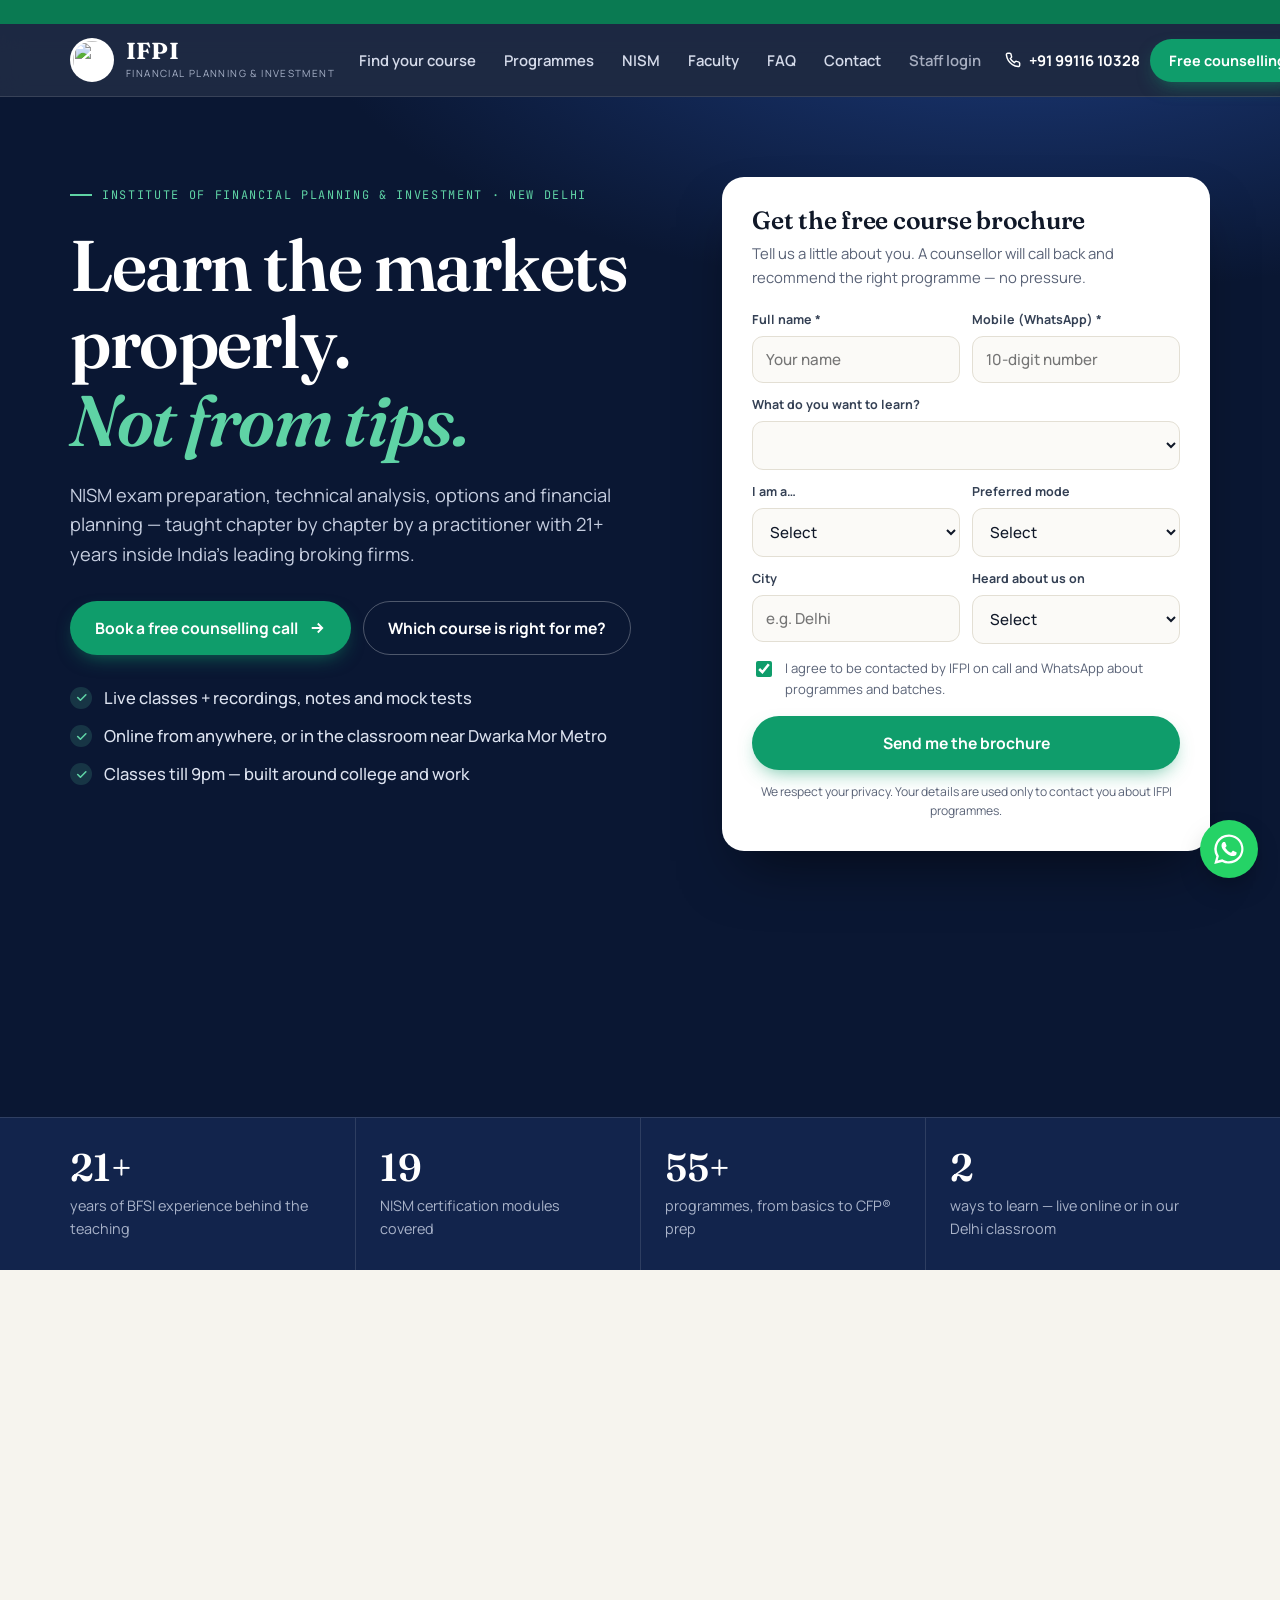
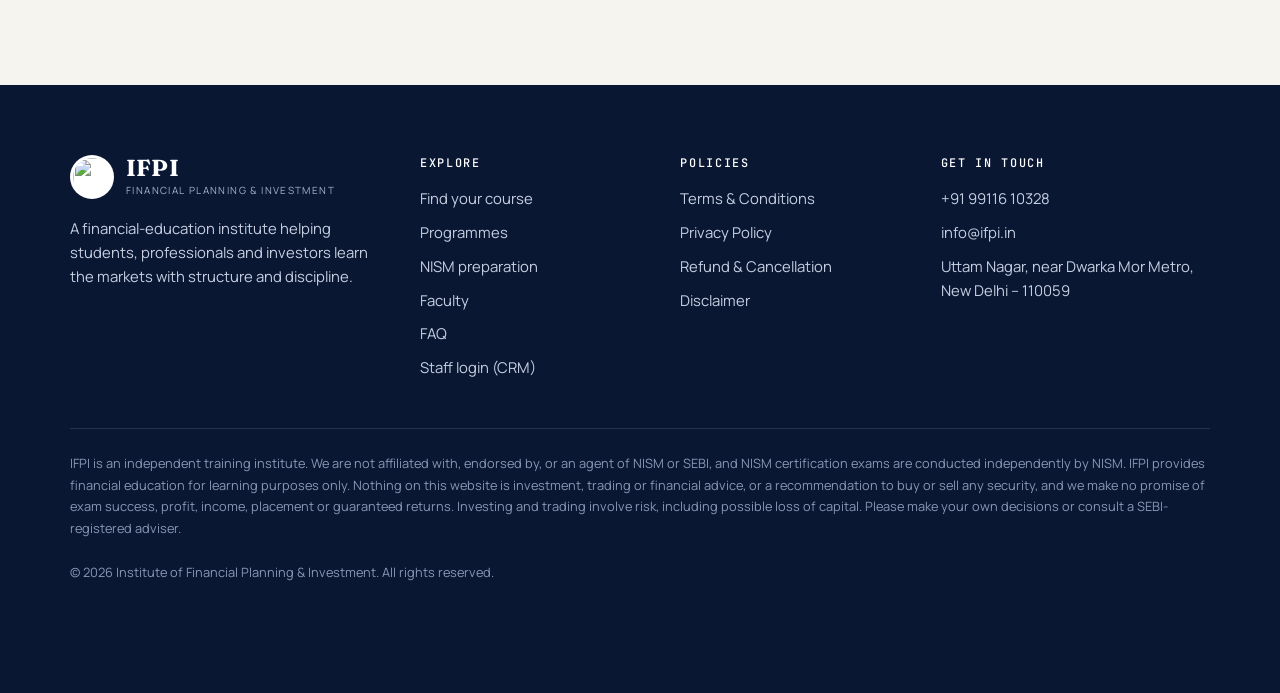
==== commit de05a3d9: "Add files via upload" ====
--- a/index.html
+++ b/index.html
@@ -346,6 +346,7 @@
       <a href="#faculty">Faculty</a>
       <a href="#faq">FAQ</a>
       <a href="#contact">Contact</a>
+      <a href="crm/" style="opacity:.75">Staff login</a>
     </nav>
     <div class="nav-cta">
       <a class="phone" href="tel:+919911610328"><svg width="16" height="16" viewBox="0 0 24 24" fill="none" stroke="currentColor" stroke-width="2.2"><path d="M22 16.9v3a2 2 0 0 1-2.2 2 19.8 19.8 0 0 1-8.6-3.1 19.5 19.5 0 0 1-6-6A19.8 19.8 0 0 1 2.1 4.2 2 2 0 0 1 4.1 2h3a2 2 0 0 1 2 1.7c.1.9.4 1.8.7 2.7a2 2 0 0 1-.5 2.1L8 9.8a16 16 0 0 0 6 6l1.3-1.3a2 2 0 0 1 2.1-.4c.9.3 1.8.6 2.7.7a2 2 0 0 1 1.7 2z"/></svg>+91 99116 10328</a>
@@ -355,7 +356,7 @@
   </div>
 </header>
 <nav class="mnav" id="mnav" aria-label="Mobile">
-  <a href="#start">Find your course</a><a href="#programmes">Programmes</a><a href="#nism">NISM preparation</a><a href="#faculty">Faculty</a><a href="#faq">FAQ</a><a href="#contact">Contact</a>
+  <a href="#start">Find your course</a><a href="#programmes">Programmes</a><a href="#nism">NISM preparation</a><a href="#faculty">Faculty</a><a href="#faq">FAQ</a><a href="#contact">Contact</a><a href="crm/">Staff login (CRM)</a>
   <a class="btn btn-green" href="#enquire">Book free counselling</a>
 </nav>
 
@@ -589,7 +590,7 @@
     <div class="foot-grid">
       <div><a class="brand" href="#top"><img src="https://ifpi.in/ifpi-logo.png" alt="" width="44" height="44"><span><b>IFPI</b><small>Financial Planning &amp; Investment</small></span></a>
         <p style="margin-top:18px;font-size:.93rem;max-width:320px">A financial-education institute helping students, professionals and investors learn the markets with structure and discipline.</p></div>
-      <div><h4>Explore</h4><ul><li><a href="#start">Find your course</a></li><li><a href="#programmes">Programmes</a></li><li><a href="#nism">NISM preparation</a></li><li><a href="#faculty">Faculty</a></li><li><a href="#faq">FAQ</a></li></ul></div>
+      <div><h4>Explore</h4><ul><li><a href="#start">Find your course</a></li><li><a href="#programmes">Programmes</a></li><li><a href="#nism">NISM preparation</a></li><li><a href="#faculty">Faculty</a></li><li><a href="#faq">FAQ</a></li><li><a href="crm/">Staff login (CRM)</a></li></ul></div>
       <div><h4>Policies</h4><ul><li><a href="https://ifpi.in/terms.html">Terms &amp; Conditions</a></li><li><a href="https://ifpi.in/privacy.html">Privacy Policy</a></li><li><a href="https://ifpi.in/refund.html">Refund &amp; Cancellation</a></li><li><a href="https://ifpi.in/disclaimer.html">Disclaimer</a></li></ul></div>
       <div><h4>Get in touch</h4><ul><li><a href="tel:+919911610328">+91 99116 10328</a></li><li><a href="mailto:info@ifpi.in">info@ifpi.in</a></li><li>Uttam Nagar, near Dwarka Mor Metro, New Delhi – 110059</li></ul></div>
     </div>
@@ -606,20 +607,16 @@
 </div>
 
 <script>
-/* ============================================================
-   SETTINGS — the only part you may need to edit.
-   Paste the same Supabase values used in the IFPI CRM (js/config.js)
-   and every enquiry from this form lands in the CRM as a new lead.
-   Until then, the form opens WhatsApp with the details filled in.
-   ============================================================ */
-const SITE = {
-  CRM_SUPABASE_URL: "",   // e.g. "https://abcdxyz.supabase.co"
-  CRM_ANON_KEY: "",       // the "anon public" key
-  WHATSAPP: "919910613552",
-};
+/* Website settings. Database keys live in ONE place: crm/js/config.js.
+   Once they are set there, every enquiry from this site lands in the CRM. */
+const SITE = { WHATSAPP: "919910613552" };
 </script>
-<script>
-(() => {
+<script type="module">
+import { initBackend, submitEnquiry, publicCourses, LIVE } from "./crm/js/db.js";
+import { CONFIG } from "./crm/js/config.js";
+import { todayISO } from "./crm/js/ui.js";
+const backend = initBackend().catch(e => console.error(e));
+{
 const $ = s => document.querySelector(s), $$ = s => [...document.querySelectorAll(s)];
 const esc = s => String(s).replace(/[&<>"']/g, c => ({"&":"&amp;","<":"&lt;",">":"&gt;",'"':"&quot;","'":"&#39;"}[c]));
 const wa = text => `https://wa.me/${SITE.WHATSAPP}?text=${encodeURIComponent(text)}`;
@@ -812,15 +809,17 @@
 }), { threshold: .6 });
 $$("[data-count]").forEach(el => co.observe(el));
 
-/* ---------------- lead form ---------------- */
+/* ---------------- lead form → CRM ---------------- */
 const form = $("#leadForm");
 const CODE_BY_PROG = { "Technical Analysis Masterclass":"TA", "Options & Derivatives":"OPT", "Financial Planning & Investment":"FPI", "Financial Literacy Foundation":"FLF", "Algo Trading":"ALGO", "Forex Trading":"FOREX", "Crypto Trading":"CRYPTO", "CFP® Preparation":"CFP" };
-function nismCode(label) { const m = /NISM Series ([IVXLA-]+)/.exec(label); return m ? "NISM-" + m[1] : null; }
-async function courseId(code) {
-  if (!code) return null;
+const nismCode = label => { const m = /NISM Series ([IVXLA-]+)/.exec(label); return m ? "NISM-" + m[1] : null; };
+async function courseIdFor(prog) {
   try {
-    const r = await fetch(`${SITE.CRM_SUPABASE_URL}/rest/v1/courses?select=id&code=eq.${encodeURIComponent(code)}&limit=1`, { headers: { apikey: SITE.CRM_ANON_KEY, Authorization: `Bearer ${SITE.CRM_ANON_KEY}` } });
-    const j = await r.json(); return j[0]?.id || null;
+    await backend;
+    const list = await publicCourses();
+    const code = CODE_BY_PROG[prog] || nismCode(prog);
+    const hit = code ? list.find(c => (c.code || "").toUpperCase() === code) : list.find(c => c.name.toLowerCase() === prog.toLowerCase());
+    return hit?.id || null;
   } catch { return null; }
 }
 form.addEventListener("submit", async e => {
@@ -835,22 +834,22 @@
   if (!form.consent.checked) return fail("Please tick the box so we can contact you.");
   const prog = v.programme || "Not sure — please advise";
   const waText = `Hi IFPI, I'd like the brochure.\nName: ${name}\nMobile: ${digits}\nInterested in: ${prog}` + (v.status ? `\nI am: ${v.status}` : "") + (v.mode ? `\nMode: ${v.mode}` : "") + (v.city ? `\nCity: ${v.city}` : "");
-  const live = SITE.CRM_SUPABASE_URL && SITE.CRM_ANON_KEY;
-  if (!live) { window.open(wa(waText), "_blank", "noopener"); return done(name, waText, false); }
+  // Until the CRM database is connected, also hand the enquiry to WhatsApp so no real lead is lost.
+  const waWin = LIVE ? null : window.open(wa(waText), "_blank", "noopener");
   btn.disabled = true; btn.textContent = "Sending…";
   const qs = new URLSearchParams(location.search);
-  const source = { "google search":"Google Search", instagram:"Instagram", facebook:"Facebook", youtube:"YouTube", referral:"Referral", whatsapp:"WhatsApp" }[(qs.get("utm_source") || v.source || "").toLowerCase()] || "Website";
+  const want = (qs.get("utm_source") || qs.get("source") || v.source || "").toLowerCase();
+  const source = CONFIG.SOURCES.find(s => s.toLowerCase() === want) || "Website";
   const notes = [`Website enquiry — interested in: ${prog}`, v.status && `I am: ${v.status}`, v.mode && `Preferred mode: ${v.mode}`, v.source && `Heard about us on: ${v.source}`].filter(Boolean).join("\n");
-  const row = { full_name: name, phone: "91" + digits, email: null, city: (v.city || "").trim() || null, source, campaign: qs.get("utm_campaign") || qs.get("campaign") || null,
-    stage: "New", priority: "Warm", follow_up_on: new Date().toISOString().slice(0, 10), notes,
-    course_id: await courseId(CODE_BY_PROG[prog] || nismCode(prog)) };
   try {
-    const r = await fetch(`${SITE.CRM_SUPABASE_URL}/rest/v1/leads`, { method: "POST",
-      headers: { apikey: SITE.CRM_ANON_KEY, Authorization: `Bearer ${SITE.CRM_ANON_KEY}`, "Content-Type": "application/json", Prefer: "return=minimal" },
-      body: JSON.stringify(row) });
-    if (r.ok || r.status === 409) return done(name, waText, true, r.status === 409);
-    throw new Error(r.status);
-  } catch {
+    await backend;
+    await submitEnquiry({ full_name: name, phone: CONFIG.COUNTRY_CODE + digits, email: null, city: (v.city || "").trim() || null,
+      course_id: await courseIdFor(prog), source, campaign: qs.get("utm_campaign") || qs.get("campaign") || null,
+      stage: "New", priority: "Warm", follow_up_on: todayISO(), notes });
+    done(name, waText, LIVE);
+  } catch (ex) {
+    if (ex.code === "23505") return done(name, waText, LIVE, true);
+    if (!LIVE) return done(name, waText, false);
     btn.disabled = false; btn.textContent = "Send me the brochure";
     fail("Couldn't send just now. Please try again, or message us on WhatsApp.");
   }
@@ -860,7 +859,7 @@
     <p>${repeat ? "We already have your enquiry — a counsellor will reach you shortly." : saved ? "A counsellor will call or WhatsApp you shortly with the brochure and batch details." : "WhatsApp has opened with your details — just press send and we'll reply with the brochure."}</p>
     <a class="btn btn-green" href="${wa(waText)}" target="_blank" rel="noopener">${saved ? "Chat now on WhatsApp" : "Open WhatsApp again"}</a></div>`;
 }
-})();
+}
 </script>
 </body>
 </html>
